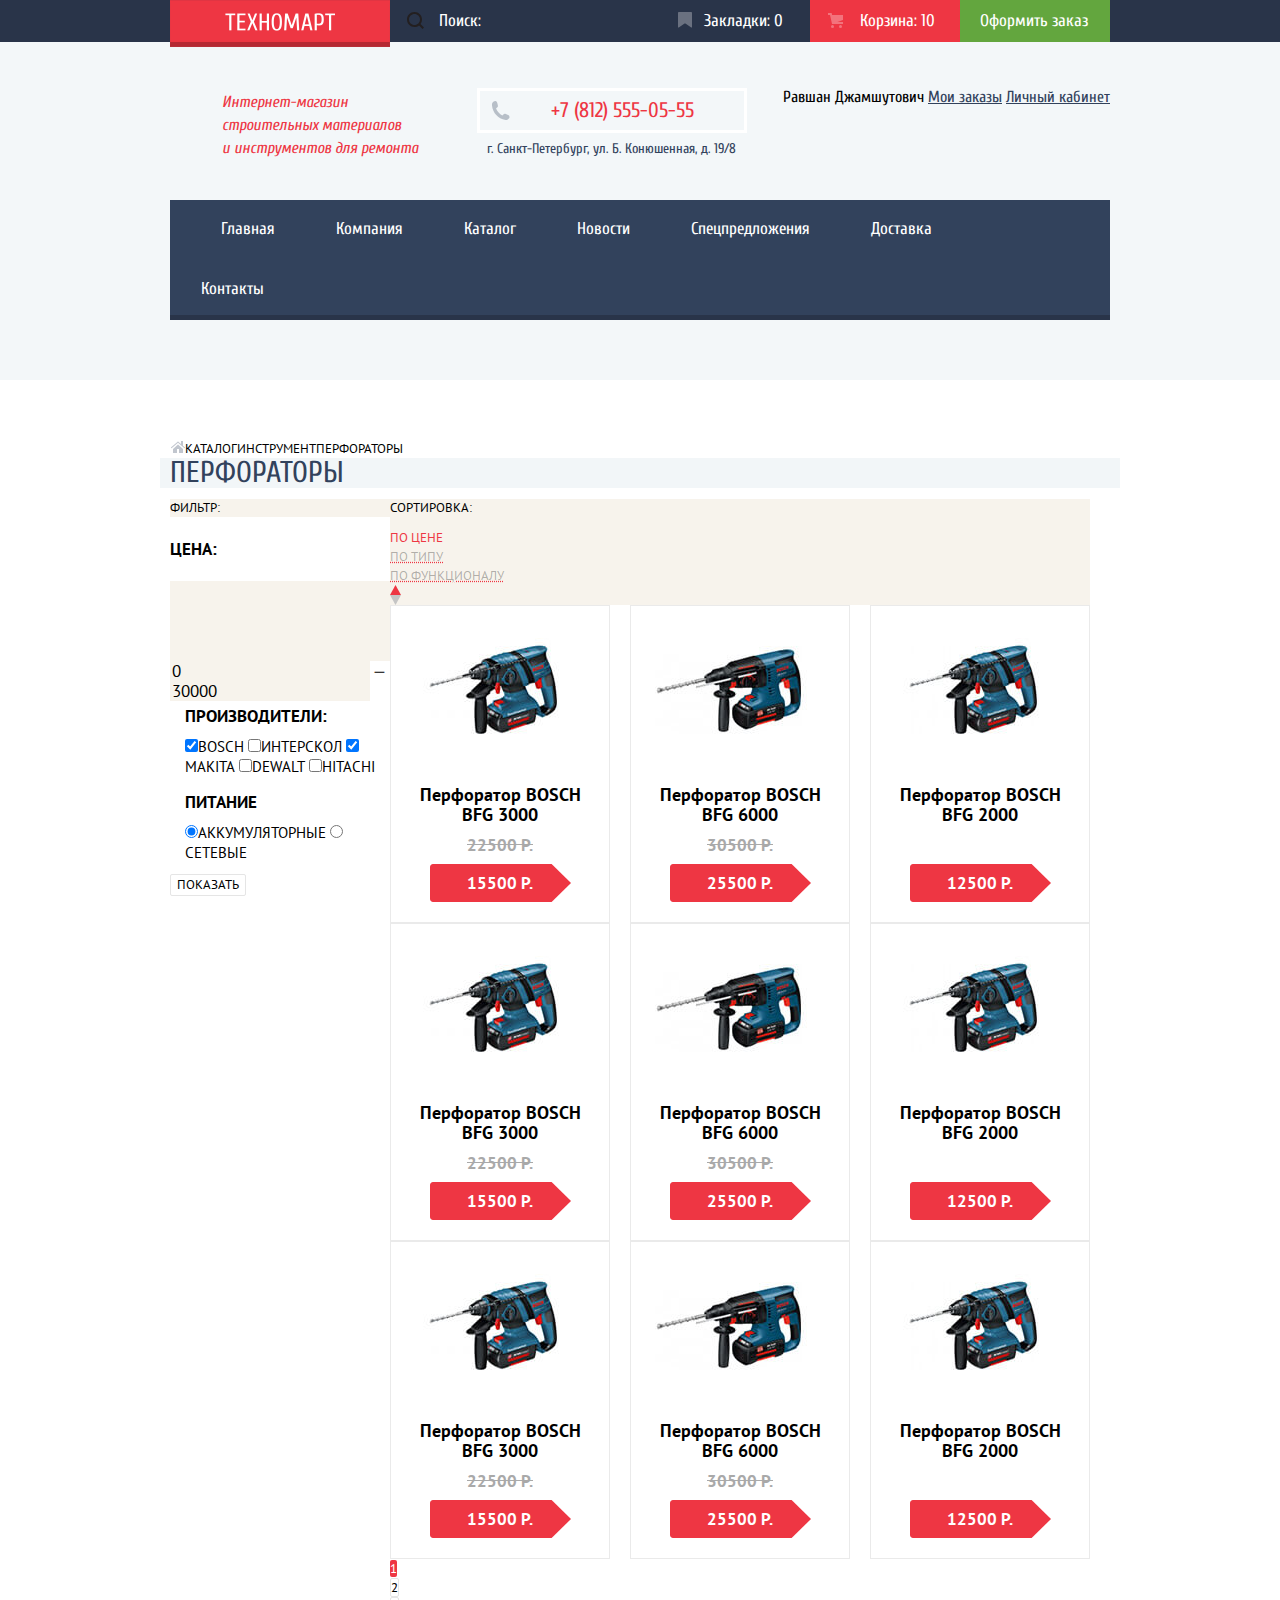
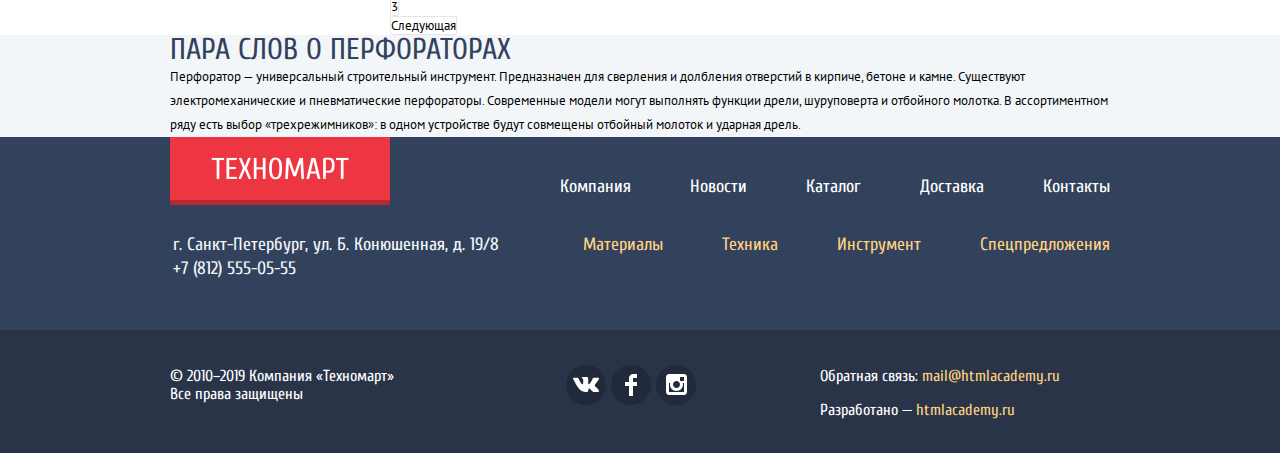
==== catalog.html @ 3f4727f4 "Styling of index.html is 100% complete" ====
<!DOCTYPE html>
<html lang="ru">
  <head>
    <meta charset="utf-8">
    <title>Каталог Техномарта</title>
    <link href="https://fonts.googleapis.com/css?family=Cuprum:400,400i,700%7CPT+Sans:400,700&display=swap&subset=cyrillic" rel="stylesheet">
    <link href="css/normalize.css" rel="stylesheet">
    <link href="css/style.css" rel="stylesheet">
  </head>
  <body>
    <header class="main-header">
      <div class="main-header-top-wrapper">
        <div class="main-header-top container">
          <div class="header-top-left">
            <a href="index.html" class="logo header-logo"><img src="img/logo-top.png" width="220" height="47" alt="Логотип Техномарта"></a>
            <form class="search-form">
              <input type="text" class="search-field" name="search" value="Поиск:">
            </form>
          </div>
          <div class="header-top-right">
            <a href="#" class="bookmarks">Закладки: 0</a>
            <a href="#" class="cart full-cart">Корзина: 10</a>
            <a href="#" class="button order-button">Оформить заказ</a>
          </div>
        </div>
      </div>
      <div class="main-header-middle container">
        <h1>Интернет-магазин<br> строительных материалов<br> и инструментов для ремонта</h1>
        <p class="main-header-contacts">
          <span class="phone-number">+7 (812) 555-05-55</span>
          <span>г. Санкт-Петербург, ул. Б. Конюшенная, д. 19/8</span>
        </p>
        <div class="user-account">
          <a href="#" class="icon user-account-icon"><span class="visually-hidden">Перейти в личный кабинет</span></a>
          <a href="#" class="username">Равшан Джамшутович</a>
          <a href="#" class="icon account-exit-icon"><span class="visually-hidden">Выйти из аккаунта</span></a>
          <a href="#">Мои заказы</a>
          <a href="#">Личный кабинет</a>
        </div>
        </div>
      <nav class="main-navigation container">
        <ul class="site-navigation list-marker-switch">
          <li class="site-navigation-item"><a href="index.html">Главная</a></li>
          <li class="site-navigation-item"><a href="#">Компания</a></li>
          <li class="site-navigation-item"><a href="catalog.html">Каталог</a></li>
          <li class="site-navigation-item"><a href="#">Новости</a></li>
          <li class="site-navigation-item"><a href="#">Спецпредложения</a></li>
          <li class="site-navigation-item"><a href="#">Доставка</a></li>
          <li class="site-navigation-item"><a href="#">Контакты</a></li>
        </ul>
      </nav>
    </header>    
    <main>
      <div class="container">
        <ul class="breadcrumbs list-marker-switch">
          <li><a href="index.html" aria-label="Главная"><img src="img/icon-home.svg" width="15" height="12" alt="Главная"></a></li>
          <li><a href="catalog.html">Каталог</a></li>
          <li><a href="#">Инструмент</a></li>
          <li><a href="#">Перфораторы</a></li>
        </ul>
      </div>
      <h1 class="catalog-main-title basic-title container">Перфораторы</h1>
      <div class="catalog-content-container container">
        <section class="filters">
          <h2 class="main-filter-title">Фильтр:</h2>
          <form class="filter-form" action="https://echo.htmlacademy.ru" method="get">
            <h3 class="filter-title">Цена:</h3>
            <div class="price-range-filter">
              <span class="price-toggle price-toggle-left" aria-label="Установить нижнюю границу цены" tabindex="0"></span>
              <div class="price-range-line"></div>
              <span class="price-toggle price-toggle-right" aria-label="Установить верхнюю границу цены" tabindex="0"></span>
            </div>
            <label class="visually-hidden" for="min-price">Нижняя граница цены</label><input class="price-field price-field-min" type="number" name="min-price" id="min-price" value="0"> —
            <label class="visually-hidden" for="max-price">Верхняя граница цены</label><input class="price-field price-field-max" type="number" name="max-price" id="max-price" value="30000">
            <fieldset class="brands-filter">
              <legend class="filter-title">Производители:</legend>
              <input type="checkbox" name="brand" value="Bosch" id="Bosch" checked><label for="Bosch">Bosch</label>
              <input type="checkbox" name="brand" value="Interscol" id="Interscol"><label for="Interscol">Интерскол</label>
              <input type="checkbox" name="brand" value="Makita" id="Makita" checked><label for="Makita">Makita</label>
              <input type="checkbox" name="brand" value="Dewalt" id="Dewalt"><label for="Dewalt">Dewalt</label>
              <input type="checkbox" name="brand" value="Hitachi" id="Hitachi"><label for="Hitachi">Hitachi</label>
            </fieldset>
            <fieldset class="power-supply-filter">
              <legend class="filter-title">Питание</legend>
              <input type="radio" name="power-supply" value="accumulator" id="accumulator" checked><label for="accumulator">Аккумуляторные</label>
              <input type="radio" name="power-supply" value="cable" id="cable"><label for="cable">Сетевые</label>
            </fieldset>
            <button class="submit-button" type="submit">Показать</button> 
          </form>
        </section>
        <section class="catalog">
          <div class="sorting">
            <h2 class="sorting-title">Сортировка:</h2>
            <ul class="sorting-list list-marker-switch">
              <li class="sorting-item"><a href="#" class="sorting-link sorting-link-price sorting-link-active">По цене</a></li>
              <li class="sorting-item"><a href="#" class="sorting-link sorting-link-type">По типу</a></li>
              <li class="sorting-item"><a href="#" class="sorting-link sorting-link-functions">По функционалу</a></li>
            </ul>
            <a href="#" class="sorting-toggle sorting-min-toggle active-toggle" aria-label="Сначала дешевые"></a>
            <a href="#" class="sorting-toggle sorting-max-toggle" aria-label="Сначала дорогие"></a>
          </div>
          <ul class="catalog-list list-marker-switch">
            <li class="catalog-list-item">
              <img src="img/bfg-3000.jpg" width="218" height="170" alt="Перфоратор BOSCH BFG 3000">
              <h3>Перфоратор BOSCH BFG 3000</h3>
              <span class="last-price">22500 Р.</span>
              <span class="current-price">15500 Р.</span>
              <div class="catalog-item-buttons">
                <button class="button buy-item-button" type="button">Купить</button>
                <button class="button bookmark-item-button" type="button">В закладки</button>
              </div>
            </li>
            <li class="catalog-list-item">
              <img src="img/bfg-6000.jpg" width="218" height="170" alt="Перфоратор BOSCH BFG 6000">
              <h3>Перфоратор BOSCH BFG 6000</h3>
              <span class="last-price">30500 Р.</span>
              <span class="current-price">25500 Р.</span>
              <div class="catalog-item-buttons">
                <button class="button buy-item-button" type="button">Купить</button>
                <button class="button bookmark-item-button" type="button">В закладки</button>
              </div>
            </li>
            <li class="catalog-list-item no-sale">
              <img src="img/bfg-2000.jpg" width="218" height="170" alt="Перфоратор BOSCH BFG 2000">
              <h3>Перфоратор BOSCH BFG 2000</h3>
              <span class="current-price">12500 Р.</span>
              <div class="catalog-item-buttons">
                <button class="button buy-item-button" type="button">Купить</button>
                <button class="button bookmark-item-button" type="button">В закладки</button>
              </div>
            </li>
            <li class="catalog-list-item">
              <img src="img/bfg-3000.jpg" width="218" height="170" alt="Перфоратор BOSCH BFG 3000">
              <h3>Перфоратор BOSCH BFG 3000</h3>
              <span class="last-price">22500 Р.</span>
              <span class="current-price">15500 Р.</span>
              <div class="catalog-item-buttons">
                <button class="button buy-item-button" type="button">Купить</button>
                <button class="button bookmark-item-button" type="button">В закладки</button>
              </div>
            </li>
            <li class="catalog-list-item">
              <img src="img/bfg-6000.jpg" width="218" height="170" alt="Перфоратор BOSCH BFG 6000">
              <h3>Перфоратор BOSCH BFG 6000</h3>
              <span class="last-price">30500 Р.</span>
              <span class="current-price">25500 Р.</span>
              <div class="catalog-item-buttons">
                <button class="button buy-item-button" type="button">Купить</button>
                <button class="button bookmark-item-button" type="button">В закладки</button>
              </div>
            </li>
            <li class="catalog-list-item no-sale">
              <img src="img/bfg-2000.jpg" width="218" height="170" alt="Перфоратор BOSCH BFG 2000">
              <h3>Перфоратор BOSCH BFG 2000</h3>
              <span class="current-price">12500 Р.</span>
              <div class="catalog-item-buttons">
                <button class="button buy-item-button" type="button">Купить</button>
                <button class="button bookmark-item-button" type="button">В закладки</button>
              </div>
            </li>
            <li class="catalog-list-item">
              <img src="img/bfg-3000.jpg" width="218" height="170" alt="Перфоратор BOSCH BFG 3000">
              <h3>Перфоратор BOSCH BFG 3000</h3>
              <span class="last-price">22500 Р.</span>
              <span class="current-price">15500 Р.</span>
              <div class="catalog-item-buttons">
                <button class="button buy-item-button" type="button">Купить</button>
                <button class="button bookmark-item-button" type="button">В закладки</button>
              </div>
            </li>
            <li class="catalog-list-item">
              <img src="img/bfg-6000.jpg" width="218" height="170" alt="Перфоратор BOSCH BFG 6000">
              <h3>Перфоратор BOSCH BFG 6000</h3>
              <span class="last-price">30500 Р.</span>
              <span class="current-price">25500 Р.</span>
              <div class="catalog-item-buttons">
                <button class="button buy-item-button" type="button">Купить</button>
                <button class="button bookmark-item-button" type="button">В закладки</button>
              </div>
            </li>
            <li class="catalog-list-item no-sale">
              <img src="img/bfg-2000.jpg" width="218" height="170" alt="Перфоратор BOSCH BFG 2000">
              <h3>Перфоратор BOSCH BFG 2000</h3>
              <span class="current-price">12500 Р.</span>
              <div class="catalog-item-buttons">
                <button class="button buy-item-button" type="button">Купить</button>
                <button class="button bookmark-item-button" type="button">В закладки</button>
              </div>
            </li>
          </ul>
          <ul class="pagination-list list-marker-switch">
            <li class="pagination-item pagination-item-current"><a>1</a></li>
            <li class="pagination-item"><a href="#">2</a></li>
            <li class="pagination-item"><a href="#">3</a></li>
            <li class="pagination-item"><a href="#">Следующая</a></li>
          </ul>
        </section>
      </div>
      <div class="puncher-info-wrapper">
        <section class="puncher-info container">
          <h2 class="puncher-info-title basic-title">Пара слов о перфораторах</h2>
          <p class="basic-text">
            Перфоратор — универсальный строительный инструмент. Предназначен для сверления и долбления отверстий в кирпиче, бетоне и камне.
            Существуют электромеханические и пневматические перфораторы. Современные модели могут выполнять функции дрели, шуруповерта и отбойного молотка. В
            ассортиментном ряду есть выбор «трехрежимников»: в одном устройстве будут совмещены отбойный молоток и ударная дрель.
          </p>
        </section> 
      </div>
    </main>
    <footer class="main-footer">
      <div class="main-footer-top-wrapper">
        <div class="main-footer-top container">
          <div>
            <img src="img/logo-bottom.png" width="220" height="68" alt="Логотип Техномарта">
            <p class="main-footer-address">г. Санкт-Петербург, ул. Б. Конюшенная, д. 19/8<br>
                +7 (812) 555-05-55</p>
          </div>
          <nav class="main-footer-navigation">
            <ul class="footer-navigation-top list-marker-switch">
              <li><a href="#">Компания</a></li>
              <li><a href="#">Новости</a></li>
              <li><a href="catalog.html">Каталог</a></li>
              <li><a href="#">Доставка</a></li>
              <li><a href="#">Контакты</a></li>
            </ul>
            <ul class="footer-navigation-bottom list-marker-switch">
              <li><a href="#">Материалы</a></li>
              <li><a href="#">Техника</a></li>
              <li><a href="#">Инструмент</a></li>
              <li><a href="#">Спецпредложения</a></li>
            </ul>
          </nav>
        </div>      
      </div>
      <div class="main-footer-bottom-wrapper">
        <div class="main-footer-bottom container">
          <p class="main-footer-copyright">© 2010–2019 Компания «Техномарт»
            Все права защищены</p>
          <ul class="social-link-list list-marker-switch">
            <li class="social-link-item social-link-vk"><a href="vk.com/technomart"></a></li>
            <li class="social-link-item social-link-facebook"><a href="fb.com/technomart"></a></li>
            <li class="social-link-item social-link-instagram"><a href="instagram.com/technomart"></a></li>
          </ul>
          <div>
            <p class="main-footer-email">Обратная связь:
              <a href="mailto:mail@htmlacademy.ru">mail@htmlacademy.ru</a>
            </p>
            <p class="main-footer-developer">Разработано —
              <a href="https://htmlacademy.ru/intensive/htmlcss">htmlacademy.ru</a>
            </p>
          </div>
        </div>
      </div>
    </footer>
    <section class="modal modal-confirm">
      <h2 class="visually-hidden">Информация об успешном добавлении товара в корзину</h2>
      <button class="close-button modal-close-button" type="button" aria-label="Закрыть окно-подтверждение о добавленном в корзину товаре" tabindex="0"></button>
      <span>Товар добавлен в корзину!</span>
      <div class="modal-buttons-block">
        <a class="button modal-order-button" href="#">Оформить заказ</a>
        <button class="button continue-shopping-button" type="button">Продолжить покупки</button>
      </div>
    </section>
  </body>
</html>
---- css/style.css ----
html {
  box-sizing: border-box;
}

body {
  margin: 0;
  padding: 0;

  font-family: "Cuprum", Arial, sans-serif;
  font-size: 17px;
  line-height: 17px;
  font-weight: normal;
  color: #000000;

  background-color: #ffffff;
}

*,
*::before,
*::after {
  box-sizing: inherit;
}

a {
  color: #ffffff;
  text-decoration: none;
  outline: none;
}

img {
  max-width: 100%;
  height: auto;
}

.container {
  width: 960px;
  margin: 0 auto;
  padding: 0 10px;
}

.visually-hidden {
  position: absolute;
  width: 1px;
  height: 1px;
  margin: -1px;
  border: 0;
  padding: 0;
  clip: rect(0 0 0 0);
  overflow: hidden;
}

.basic-title {
  margin: 0;
  font-size: 30px;
  line-height: 30px;
  font-weight: normal;
  text-transform: uppercase;
}

.basic-text {
  margin: 0;

  font-family: "PT Sans", Arial, sans-serif;
  font-size: 13px;
  line-height: 24px;
}

.list-marker-switch {
  margin: 0;
  padding: 0;

  list-style: none;
}

.main-header-top a:hover,
.main-header-top a:focus {
  background-color: #212a3a;
}

.main-header-top a:active {
  color: rgba(255, 255, 255, 0.6);

  background-color: #161d29;
}

.main-header {
  margin-bottom: 59px;
  padding-bottom: 60px;
  background-color: #f3f7f9;
}

.main-header-top-wrapper {
  background-color: #293449;
}

.main-header-top {
  display: flex;
  justify-content: space-between;

  color: #ffffff;
  line-height: 18px;
}

.header-top-left {
  display: flex;
}

.header-top-right {
  display: flex;
}

.header-logo img {
  position: absolute;
}

.header-top-right a {
  display: inline-flex;
  min-width: 150px;
  padding-top: 12px;
  padding-bottom: 12px;
  padding-left: 20px;
  padding-right: 20px;
}

a.bookmarks {
  position: relative;
  padding-left: 44px;
}

a.cart {
  position: relative;
  padding-left: 50px;
}

.header-top-right a:not(:last-child)::before {
  content: "";

  position: absolute;
  top: 10px;
  left: 15px;

  width: 20px;
  height: 20px;

  opacity: 0.3;
  background-repeat: no-repeat;
  background-position: center;
}

a.bookmarks::before {
  background-image: url("../img/icon-bookmark.svg");
}

a.cart::before {
  background-image: url("../img/icon-cart.svg");
}

.header-top-right a:not(:last-child):hover::before,
.header-top-right a:not(:last-child):focus::before {
  opacity: 1;
}

.header-top-right a:not(:last-child):active::before {
  opacity: 0.5;
}

a.bookmarks:active::before {
  background-image: url("../img/icon-bookmark.svg");
  background-position: 48% 50%;
}

/* a.bookmarks::before {
  background-image: url("../img/icon-bookmark.svg");
}

a.cart::before {
  background-image: url("../img/icon-cart.svg");
} */

/* .header-logo {
  background-image: url("../img/logo-top.png");
  background-position: center;
}

.header-logo:hover {
  background-image: url("../img/logo-top-hover.png");
  background-position: center;
}

.header-logo:active {
  background-image: url("../img/logo-top-active.png");
  background-position: center;
} */

.main-header-middle {
  display: flex;
  justify-content: space-between;
  padding-top: 46px;
  padding-bottom: 39px;
}

.main-header-middle h1,
.main-header-middle h2 {
  width: 300px;
  margin: 0;
  padding-top: 3px;
  padding-left: 52px;
  padding-right: 20px;

  font-size: 16px;
  line-height: 23px;
  font-style: italic;
  font-weight: normal;
  color: #ee3643;
}

.user-account a {
  font-size: 16px;
  line-height: 18px;
  color: #32425c;
  text-decoration: underline;
}

.user-account a:hover,
.user-account a:focus {
  color: #ee3643;
}

.user-account a:active {
  color: rgba(50, 66, 92, 0.3);
}

a.username {
  color: #000000;
  text-decoration: none;
}

a.username:hover,
a.username:focus {
  color: #000000;
}

a.username:active {
  color: rgba(0, 0, 0, 0.3);
}

.main-header-contacts {
  width: 300px;
  margin: 0;

  font-size: 14px;
  line-height: 24px;
  color: #32425c;
}

.main-header-contacts span {
  display: inline-block;
}

.main-header-contacts .phone-number {
  position: relative;

  min-width: 270px;
  border: 3px solid #ffffff;
  margin-bottom: 4px;
  padding-top: 9px;
  padding-bottom: 9px;
  padding-left: 71px;
  padding-right: 20px;

  font-size: 21px;
  line-height: 21px;
  color: #ee3643;
}

.main-header-contacts .phone-number::before {
  content: "";

  position: absolute;
  top: 9px;
  left: 11px;

  width: 20px;
  height: 20px;

  background-image: url("../img/icon-phone.svg");
  background-repeat: no-repeat;
  background-position: center;
}

.main-header-contacts span:last-child {
  padding-left: 10px;
  padding-right: 10px;
}

.button {
  display: inline-block;
  border-radius: 2px;

  font-size: 14px;
  line-height: 18px;
  color: #ffffff;
  text-transform: uppercase;

  background-color: #ee3643;
}

.button:hover,
.button:focus {
  background-color: #ca2c37;
}

.button:active {
  background-color: #ba2732;
}

a.order-button {
  border-radius: 0;

  font-size: 17px;
  text-transform: none;

  background-color: #63a63e;
}

a.order-button:hover,
a.order-button:focus {
  background-color: #5fbb2d;
}

a.order-button:active {
  color: rgba(255, 255, 255, 0.5);

  background-color: #518534;
}

.user-authorization {
  display: flex;
  justify-content: flex-end;
  align-items: flex-start;
  width: 300px;
}

.authorization-button {
  display: inline-flex;
  padding-top: 12px;
  padding-bottom: 12px;
  padding-right: 10px;
  border-radius: 0;

  font-size: 21px;
  line-height: 21px;
  color: #000000;
  text-transform: none;

  background-color: #ffffff;
}

.authorization-button:hover,
.authorization-button:focus {
  color: #ee3643;

  background-color: #ffffff;
}

.authorization-button:active {
  color: rgba(0, 0, 0, 0.3);

  background-color: #ffffff;
}

.sign-in-button {
  position: relative;

  min-width: 121px;
  padding-left: 47px;
}

.sign-in-button::before {
  content: "";

  position: absolute;
  top: 12px;
  left: 14px;

  width: 20px;
  height: 20px;

  background-image: url("../img/icon-login.svg");
  background-repeat: no-repeat;
  background-position: center;
}

.sign-in-button:hover::before,
.sign-in-button:focus::before {
  background-image: url("../img/icon-login-hover.svg");
}

.sign-up-button {
  min-width: 150px;
  margin-left: 10px;
  padding-left: 24px;
}

.site-navigation {
  display: flex;
  flex-wrap: wrap;

  background-color: #32425c;

  box-shadow: inset 0px -5px 0 0 #293449;
}

.site-navigation-item a {
  display: inline-block;
  padding: 20px 30px;
  padding-bottom: 23px;
  padding-left: 31px;

  vertical-align: middle;
}

.site-navigation-item:first-child a {
  padding-left: 51px;
}

.site-navigation-item:last-child a {
  padding-right: 55px;
}

.site-navigation a:hover,
.site-navigation a:focus {
  background-color: #293449;
}

.site-navigation a:active {
  color: rgba(255, 255, 255, 0.5);

  background-color: #1d2739;
}

.search-form {
  min-width: 270px;
  margin-left: 220px;
}

.search-field {
  width: 100%;
  padding-top: 12px;
  padding-left: 49px;
  padding-bottom: 12px;
  border: 0;

  line-height: 18px;
  color: #ffffff;

  background-color: #293449;
  background-image: url("../img/icon-search.svg");
  background-repeat: no-repeat;
  background-position: 17px 12px;
}

.search-field:hover {
  background-color: #212a3a;
  background-image: url("../img/icon-search-hover.svg");
}

.search-field:focus {
  color: #000000;

  background-color: #ffffff;
  background-image: url("../img/icon-search-focus.svg");
  outline: none;
}

/* .search-field::before {
  content: "";

  position: absolute;
  top: 10px;
  left: 15px;

  display: block;
  width: 20px;
  height: 20px;

  opacity: 0.3;
  background-image: url("../img/icon-search.svg");
  background-repeat: no-repeat;
  background-position: center;
}

.search-field:hover::before {
  opacity: 1;
}

.search-field:focus::before {
  background-image: url("../img/icon-search-focus.svg");
} */

.main-header-top .full-cart {
  background-color: #ee3643;
}

.main-header-top .full-cart:hover,
.main-header-top .full-cart:focus {
  background-color: #ca2c37;
}

.main-header-top .full-cart:active {
  background-color: #ba2732;
}

.offers {
  display: flex;
  justify-content: space-between;
  flex-wrap: wrap;
  margin-bottom: 33px;
}

.offers-item {
  position: relative;
  width: 300px;
  min-height: 123px;
  margin-bottom: 20px;
  padding-top: 21px;
  padding-left: 22px;
}

.offers-item.new-tag:after {
  content: "";

  position: absolute;
  top: 0;
  right: 0;

  width: 60px;
  height: 59px;

  background-image: url("../img/new-flag.png");
  background-repeat: no-repeat;
  background-position: center;
}

.offers-item h3 {
  margin: 0;
  margin-bottom: 12px;

  font-size: 24px;
  line-height: 30px;
  font-weight: bold;
  color: #ffffff;
}

.offers-item-button {
  display: inline-block;
  min-width: 135px;
  margin-left: 3px;
  padding-top: 10px;
  padding-bottom: 10px;

  text-align: center;
  vertical-align: middle;

  background-color: rgba(0, 0, 0, 0.1);
}

.offers-item-button:hover,
.offers-item-button:focus {
  background-color: rgba(0, 0, 0, 0.2);
}

.offers-item-button:active {
  background-color: rgba(0, 0, 0, 0.3);
}

.materials-item {
  background-color: #ffbf47;
  background-image: url("../img/offers-materials.svg");
  background-repeat: no-repeat;
  background-position: 83.3% 54%;
}

.instrument-item {
  background-color: #3bbce3;
  background-image: url("../img/offers-instrument.svg");
  background-repeat: no-repeat;
  background-position: 87.7% 54%;
}

.technique-item {
  background-color: #dc91d8;
  background-image: url("../img/offers-technique.svg");
  background-repeat: no-repeat;
  background-position: 86% 51%;
}

.sales-item {
  background-color: #8ed78f;
  background-image: url("../img/offers-sales.svg");
  background-repeat: no-repeat;
  background-position: 81.5% 51%;
}

.delivery-item {
  background-color: #ffc047;
  background-image: url("../img/offers-delivery.svg");
  background-repeat: no-repeat;
  background-position: 86% 53%;
}

.offers-item-slider {
  position: relative;

  width: 620px;
  height: 266px;
  padding: 0;
}

.offers-item-slider-toggles label {
  position: absolute;
  top: 220px;

  display: block;
  width: 10px;
  height: 10px;
  border: none;
  border-radius: 50%;

  background-color: #ffffff;
}

.offers-item-slider-toggles label:first-child {
  left: 295px;
}

.offers-item-slider-toggles label:last-child {
  right: 295px;
}

#puncher-slide:checked ~ .slider-item-puncher,
#drill-slide:checked ~ .slider-item-drill {
  display: block;
}

#puncher-slide:checked ~ .offers-item-slider-toggles label[for="puncher-slide"],
#drill-slide:checked ~ .offers-item-slider-toggles label[for="drill-slide"] {
  border: 2px solid #ffffff;

  background-color: #ee3643;
}

.slider-arrow {
  position: absolute;
  top: 114px;

  width: 22px;
  height: 40px;

  background-repeat: no-repeat;
  background-position: center;

  opacity: 0.5;
  outline: none;
}

.slider-arrow.slider-arrow-left {
  left: 25px;

  background-image: url("../img/slider-arrow-icon.svg");
}

.slider-arrow.slider-arrow-right {
  right: 20px;

  background-image: url("../img/slider-arrow-icon.svg");

  transform: rotate(180deg);
}

.slider-arrow:hover,
.slider-arrow:focus {
  opacity: 1;
}

.slider-item {
  display: none;

  width: 620px;
  height: 266px;
  padding-top: 23px;
  padding-left: 24px;

  background-repeat: no-repeat;
  background-position: center;
  background-size: 100%;
}

.slider-item h3 {
  margin-bottom: 2px;

  font-size: 36px;
  line-height: 36px;
  font-weight: bold;
  text-transform: uppercase;
}

.slider-item span {
  display: block;
  margin-bottom: 121px;

  font-family: "Cuprum", Arial, sans-serif;
  font-size: 18px;
  line-height: 24px;
  color: #ffffff;
}

.slider-item-button {
  min-width: 195px;
  margin-left: 1px;
  padding: 10px;

  text-align: center;
  vertical-align: middle;

  background-color: #ee3643;
}

.slider-item-drill {
  background-color: #5d5355;
  background-image: url("../img/slider-drill.jpg");
}

.slider-item-puncher {
  background-color: #ccbca5;
  background-image: url("../img/slider-puncher.jpg");
}

.popular-products {
  margin-bottom: 21px;
}

.popular-products-header,
.popular-brands-header {
  display: flex;
  justify-content: space-between;
  align-items: center;
  padding: 0 24px;
  margin-bottom: 20px;

  background-color: #f9f5f0;
}

.popular-products-header .basic-title,
.popular-brands-header .basic-title {
  padding: 30px 4px;
  padding-bottom: 29px;
  color: #32425c;
}

.popular-products-button,
.popular-brands-button {
  min-width: 253px;
  margin-top: -2px;
  padding-left: 10px;
  padding-right: 10px;
  padding-top: 11px;
  padding-bottom: 9px;

  text-align: center;
}

.catalog {
  width: 700px;
}

.catalog-list {
  display: flex;
  justify-content: space-between;
  align-items: flex-start;
  flex-wrap: wrap;
}

.catalog-list-item {
  position: relative;

  display: block;
  width: 220px;
  padding-bottom: 10px;
  border: solid 1px rgb(234, 234, 234);

  text-align: center;
}

.catalog-list-item:hover,
.catalog-list-item:focus {
  box-shadow: 0px 5px 12.5px 0 rgba(41, 52, 73, 0.5);
  outline: none;
}

.catalog-list-item.new-tag:after {
  content: "";

  position: absolute;
  top: -1px;
  right: -1px;

  width: 60px;
  height: 59px;

  background-image: url("../img/new-flag.png");
  background-repeat: no-repeat;
  background-position: center;
}

.catalog-list-item h3 {
  margin: 0;
  margin-bottom: 5px;
  padding: 6px 19px;

  font-family: "PT Sans", Arial, sans-serif;
  font-size: 18px;
  line-height: 20px;
  font-weight: bold;
}

.catalog-list-item span {
  display: block;
  margin-bottom: 10px;

  font-family: "PT Sans", Arial, sans-serif;
  font-size: 17px;
  line-height: 18px;
  font-weight: bold;
}

.catalog-list-item .last-price {
  color: #a9a9a9;
  text-decoration: line-through;
}

.catalog-list-item .current-price {
  min-width: 141px;
  min-height: 38px;
  padding: 10px 0;

  text-align: center;
  color: #ffffff;

  background-image: url("../img/price-tag.svg");
  background-repeat: no-repeat;
  background-position: center;
}

.catalog-list-item.no-sale .current-price {
  margin-top: 33px;
}

.catalog-item-buttons {
  position: absolute;
  top: 0;
  left: 0;

  display: none;
  flex-direction: column;
  width: 218px;
  height: 158px;
  padding-top: 45px;
  padding-right: 42px;
  padding-bottom: 0;
  padding-left: 41px;

  background-color: #ffffff;
}

.catalog-item-buttons .button {
  display: block;
  min-width: 135px;
  min-height: 38px;
  margin-bottom: 7px;
}

.catalog-list-item:hover .catalog-item-buttons,
.catalog-list-item:focus .catalog-item-buttons,
.catalog-list-item:focus-within .catalog-item-buttons {
  display: flex;
}

.catalog-list-item .buy-item-button {
  border: none;
  background-color: #63a63e;
}

.catalog-list-item .buy-item-button:hover,
.catalog-list-item .buy-item-button:focus {
  background-color: #5fbb2d;
  outline: none;
}

.catalog-list-item .buy-item-button:active {
  background-color: #518534;
  outline: none;
}

.catalog-list-item .bookmark-item-button {
  color: #32425c;

  border: 3px solid #63a63e;
  border-radius: 3px;
  background-color: #ffffff;
  outline: none;
}

.catalog-list-item .bookmark-item-button:hover,
.catalog-list-item .bookmark-item-button:focus {
  border-color: #32425c;
  outline: none;
}

.catalog-list-item .bookmark-item-button:active {
  color: rgba(50, 66, 92, 0.3);

  border-color: rgba(50, 66, 92, 0.3);
  outline: none;
}

.popular-brands {
  margin-bottom: 65px;
}

.popular-brands-header {
  margin-bottom: 20px;
}

.popular-brands-list {
  display: flex;
  justify-content: space-between;
  flex-wrap: wrap;
}

.popular-brands-item {
  width: 220px;
  margin-bottom: 20px;
}

.popular-brands-item a {
  display: flex;
  width: 219px;
  height: 145px;
  border: 1px solid #eaeaea;

  text-align: center;
}

.popular-brands-item img {
  margin: auto;
}

.popular-brands-item a:hover,
.popular-brands-item a:focus {
  box-shadow: 0px 5px 12.5px 0 rgba(41, 52, 73, 0.5);
}

.popular-brands-item a:active {
  opacity: 0.3;
}

.service-wrapper {
  background-color: #f4f8f9;
}

.service {
  padding: 65px 10px;
  padding-bottom: 22px;
}

.service h2 {
  margin-bottom: 26px;
}

.service > p {
  width: 400px;
  margin-bottom: 67px;
}

.service-content-wrapper {
  display: flex;
  justify-content: space-between;
  margin-bottom: 0;
}

.service-slider {
  position: relative;
  display: flex;
  flex-direction: column;
  width: 240px;
  margin-top: 3px;
}

.service-slider::after {
  content: "";

  position: absolute;
  top: -42px;
  right: 0;

  width: 10px;
  height: 272px;

  background-image: url("../img/slider-shadow.png");
  background-repeat: no-repeat;
  background-position: center;
}

.service-slider label {
  padding: 13px 22px;
  padding-bottom: 18px;
  margin-bottom: 1px;

  font-size: 21px;
  line-height: 30px;
  font-weight: bold;
  color: #ffffff;

  background-color: #32425c;
  box-shadow: 0px 1px 0 0 rgb(41, 52, 73), inset 0px 1px 0 0 rgb(64, 80, 105);

  cursor: pointer;
}

.service-slider label:first-child {
  box-shadow: 0px 1px 0 0 rgb(41, 52, 73);
}

.service-slider label:last-child {
  box-shadow: inset 0px 1px 0 0 rgb(64, 80, 105);
}

.service-slider label:hover,
.service-slider label:focus {
  background-color: #293449;
  box-shadow: 0px 1px 0 0 rgb(41, 52, 73), inset 0px 1px 0 0 rgb(64, 80, 105);
  outline: none;
}

.service-slider label:first-child:hover {
  box-shadow: 0px 1px 0 0 rgb(41, 52, 73);
}

.service-slider label:last-child:hover {
  box-shadow: inset 0px 1px 0 0 rgb(64, 80, 105);
}

.service-slider label:active {
  color: #32425c;

  background-color: #ffffff;
  box-shadow: 0px 1px 0 0 rgb(255, 255, 255), inset 0px 1px 0 0 rgb(255, 255, 255);
  outline: none;
}

.service-slider label:first-child:active {
  box-shadow: 0px 1px 0 0 rgb(255, 255, 255);
}

.service-slider label:last-child:active {
  box-shadow: inset 0px 1px 0 0 rgb(255, 255, 255);
}

.service-list {
  width: 620px;
}

.service-item {
  display: none;
}

.service-item h3 {
  margin: 0;
  margin-bottom: 25px;

  font-size: 36px;
  line-height: 36px;
  font-weight: normal;
  color: #32425c;
  text-transform: uppercase;
}

.service-item span {
  display: block;
}

.service-item-delivery {
  padding-bottom: 107px;

  background-image: url("../img/service.png");
  background-repeat: no-repeat;
  background-position: 151px 25px;
}

.service-item-delivery span:first-of-type {
  width: 280px;
}

.service-item-delivery span:last-of-type {
  width: 220px;
}

.service-item-guarantee {
  padding-bottom: 83px;

  background-image: url("../img/guarantee.png");
  background-repeat: no-repeat;
  background-position: 232px 0;
}

.service-item-guarantee p {
  width: 375px;
}

.service-item-credit {
  padding-bottom: 92px;

  background-image: url("../img/credit.png");
  background-repeat: no-repeat;
  background-position: 155px 0;
}

.service-item-credit p {
  width: 280px;
  padding-bottom: 25px;
}

.credit-request-button {
  min-width: 195px;
  padding-top: 11px;
  padding-bottom: 9px; 

  background-color: #ff5357;

  text-align: center;
}

#delivery:checked ~ .service-list .service-item-delivery,
#guarantee:checked ~ .service-list .service-item-guarantee,
#credit:checked ~ .service-list .service-item-credit {
  display: block;
}

#delivery:checked ~ .service-slider label[for="delivery"],
#guarantee:checked ~ .service-slider label[for="guarantee"],
#credit:checked ~ .service-slider label[for="credit"] {
  color: #32425c;

  background-color: #ffffff;
}

.company-information {
  display: flex;
  justify-content: space-between;
  padding-top: 79px;
  padding-bottom: 86px;
}

.company-information h2 {
  margin-bottom: 26px;
}

.company-ability {
  width: 540px;
  padding-right: 20px;
}

.company-ability p {
  padding-bottom: 22px;
}

.company-ability p:last-of-type {
  padding-right: 90px;
}

.company-ability .button {
  min-width: 220px;
  padding-top: 11px;
  padding-bottom: 9px; 

  text-align: center;
}

.transport-company-list {
  margin-bottom: 17px;
}

.transport-company-list li {
  position: relative;
  padding-left: 36px;
  padding-bottom: 20px;

  font-size: 18px;
  line-height: 20px;  
}

.transport-company-list li::before {
  content: "";

  position: absolute;
  top: 9px;
  left: 0;

  width: 25px;
  height: 2px;

  background-color: #ee3643;
}

.company-contacts {
  width: 300px;
}

.company-contacts p {
  margin-bottom: 31px;
  padding-right: 90px;  
}

.company-contacts a:first-of-type:hover img,
.company-contacts a:first-of-type:focus img {
  transform: scale(1.05);
}

.company-contacts img {
  padding-bottom: 37px;
}

.company-contacts .button {
  min-width: 300px;
  padding-top: 11px;
  padding-bottom: 9px; 

  text-align: center;
}

.main-footer-address {
  padding: 3px;
}

.main-footer-top-wrapper {
  background-color: #32425c;
}

.main-footer-top {
  display: flex;
  justify-content: space-between;
  padding-bottom: 28px;

  font-size: 18px;
  line-height: 24px;
  color: #f3f7f9;
}

.footer-navigation-bottom a {
  color: #ffd180;
}

.main-footer-navigation {
  display: flex;
  flex-direction: column;
  margin: 25px;
  margin-right: 0;
}

.footer-navigation-top {
  display: flex;
  flex-wrap: wrap;
  min-width: 550px;
  padding-top: 13px;
  padding-bottom: 13px;
  padding-left: 2px;
}

.footer-navigation-top li:not(:last-child),
.footer-navigation-bottom li:not(:last-child) {
  margin-right: 59px;
}

.footer-navigation-bottom {
  display: flex;
  flex-wrap: wrap;
  min-width: 525px;
  padding-top: 21px;
  padding-bottom: 13px;
  padding-left: 25px;
}

.main-footer-navigation a:hover,
.main-footer-navigation a:focus {
  text-decoration: underline;
}

.main-footer-navigation a:active {
  text-decoration: none;

  opacity: 0.5;
}

.main-footer-bottom-wrapper {
  background-color: #293449;
}

.main-footer-bottom {
  display: flex;
  justify-content: space-between;
  padding-top: 21px;
  padding-bottom: 18px;

  font-size: 16px;
  line-height: 18px;
  color: #ffffff;
}

.main-footer-copyright {
  width: 300px;
  padding-right: 55px;
}

.main-footer-email a,
.main-footer-developer a {
  color: #ffd180;
}

.main-footer-email a:hover,
.main-footer-developer a:hover,
.main-footer-email a:focus,
.main-footer-developer a:focus {
  text-decoration: underline;
}

.main-footer-email a:active,
.main-footer-developer a:active {
  color: #ee3643;

  text-decoration: none;
}

.social-link-list {
  display: flex;
  flex-wrap: wrap;
  width: 300px;
  padding: 14px 71px;
}

.social-link-item {
  display: inline-block;
  padding-right: 5px;
}

.social-link-item a {
  display: block;
  width: 40px;
  height: 40px;
  border-radius: 50%;

  background-color: #212a3a;
}

.social-link-vk a {
  background-image: url("../img/vk-icon.svg");
  background-size: 26px 15px;
  background-repeat: no-repeat;
  background-position: 50%;
}

.social-link-facebook a {
  background-image: url("../img/fb-icon.svg");
  background-size: 12px 22px;
  background-repeat: no-repeat;
  background-position: 50%;
}

.social-link-instagram a {
  background-image: url("../img/insta-icon.svg");
  background-size: 21px 21px;
  background-repeat: no-repeat;
  background-position: 50%;
}

.social-link-item a:hover,
.social-link-item a:focus,
.social-link-item a:active {
  background-color: #ee3643;
}

.developer-links {
  display: flex;
  width: 300px;
}

.developer-links p {
  display: inline-block;
}

.main-footer-email {
  margin-right: 50px;
}

.modal-map {
  display: none;
}

.modal-write-us {
  display: none;
}

.modal-form label {
  font-size: 18px;
  line-height: 18px;
}

.modal-form input[placeholder],
.modal-form textarea[placeholder] {
  font-size: 13px;
  line-height: 18px;
  color: #a9a9a9;
}

.modal-form-button {
  border: none;
}

.close-button {
  display: block;
  width: 21px;
  height: 21px;
  border: none;
  background-color: transparent;
  background-image: url("../img/close-button.svg");
  background-repeat: no-repeat;
  background-position: 50%;
}

.breadcrumbs {
  display: flex;
}

.breadcrumbs a {
  font-family: "PT Sans", Arial, sans-serif;
  font-size: 13px;
  line-height: 18px;
  color: #000000;
  text-transform: uppercase;
}

.breadcrumbs a:hover,
.breadcrumbs a:focus {
  outline: 1px solid blue;
}

.catalog-main-title {
  margin: 0 auto;

  color: #32425c;

  background-color: #f2f6f8;
}

.catalog-content-container {
  display: flex;
}

.filters {
  width: 220px;
}

.main-filter-title {
  font-family: "PT Sans", Arial, sans-serif;
  font-size: 13px;
  line-height: 18px;
  font-weight: normal;
  color: #000000;
  text-transform: uppercase;

  background-color: #f7f3ec;
}

.filter-title {
  font-family: "PT Sans", Arial, sans-serif;
  font-size: 17px;
  line-height: 30px;
  font-weight: bold;
  text-transform: uppercase;
}

.price-range-filter {
  display: block;
  width: 220px;
  height: 80px;
  background-color: #f7f3ec;
}

.price-field {
  border: none;

  font-family: "PT Sans", Arial, sans-serif;
  font-size: 17px;
  line-height: 18px;

  background-color: #f7f3ec;
}

.brands-filter,
.power-supply-filter {
  border: none;
}

.brands-filter label,
.power-supply-filter label {
  font-family: "PT Sans", Arial, sans-serif;
  font-size: 15px;
  line-height: 20px;
  text-transform: uppercase;
}

input[type="checkbox"]:disabled,
input[type="radio"]:disabled {
  opacity: 0.3;
}

input[type="checkbox"]:disabled + label,
input[type="radio"]:disabled + label {
  opacity: 0.4;
}

.submit-button {
  border: 1px solid #e5e5e5;
  border-radius: 2px;

  font-family: "PT Sans", Arial, sans-serif;
  font-size: 13px;
  line-height: 18px;
  color: #000000;
  text-transform: uppercase;

  background-color: #ffffff;
}

.sorting {
  background-color: #f7f3ec;
}

.sorting-title {
  font-family: "PT Sans", Arial, sans-serif;
  font-size: 13px;
  line-height: 18px;
  font-weight: normal;
  color: #000000;
  text-transform: uppercase;
}

.sorting-link {
  font-family: "PT Sans", Arial, sans-serif;
  font-size: 13px;
  line-height: 18px;
  color: rgba(0, 0, 0, 0.3);
  text-transform: uppercase;
  text-decoration: underline;
  text-decoration-style: dotted;
  text-decoration-color: #ee3643;
}

.sorting-link:hover,
.sorting-link:focus {
  color: rgba(0, 0, 0, 1);
  text-decoration-style: solid;
}

.sorting-link-active,
.sorting-link-active:hover,
.sorting-link-active:focus {
  color: #ee3643;
  text-decoration: none;
}

.sorting-toggle {
  display: block;
  width: 11px;
  height: 10px;
  background-position: 50%;
  background-repeat: no-repeat;
  background-color: transparent;
}

.sorting-min-toggle {
  background-image: url("../img/icon-up-dir.svg");
}

.sorting-max-toggle {
  background-image: url("../img/icon-down-dir.svg");
}

.sorting-min-toggle:hover,
.sorting-min-toggle:focus {
  background-image: url("../img/icon-up-dir-hover.svg");
}

.sorting-max-toggle:hover,
.sorting-max-toggle:focus {
  background-image: url("../img/icon-down-dir-hover.svg");
}

.sorting-min-toggle.active-toggle {
  background-image: url("../img/icon-up-dir-active.svg");
}

.sorting-max-toggle.active-toggle {
  background-image: url("../img/icon-down-dir-active.svg");
}

.pagination-item a {
  border: 1px solid #e5e5e5;
  border-radius: 2px;

  font-family: "PT Sans", Arial, sans-serif;
  font-size: 13px;
  line-height: 18px;
  color: #000000;

  background-color: #ffffff;
}

.pagination-item a:hover,
.pagination-item a:focus {
  border-color: #bdc6ca;
}

.pagination-item a:active {
  border-color: #ee3643;
}

.pagination-item-current a,
.pagination-item-current a:hover,
.pagination-item-current a:focus,
.pagination-item-current a:active {
  border: none;

  color: #ffffff;

  background-color: #ee3643;
}

.puncher-info-wrapper {
  background-color: #f2f6f8;
}

.puncher-info-title {
  color: #32425c;
}

.modal-confirm {
  display: none;
}

.modal-confirm span {
  font-size: 30px;
  line-height: 30px;
  font-weight: normal;
}

.modal-buttons-block {
  background-color: #f1f1f1;
}

.continue-shopping-button {
  border: 3px solid #ffffff;
  border-radius: 2px;

  color: #000000;

  background-color: #ffffff;
}

.continue-shopping-button:hover,
.continue-shopping-button:focus {
  border-color: #32425c;

  background-color: #ffffff;
}

.continue-shopping-button:active {
  opacity: 0.3;
  background-color: #ffffff;
}
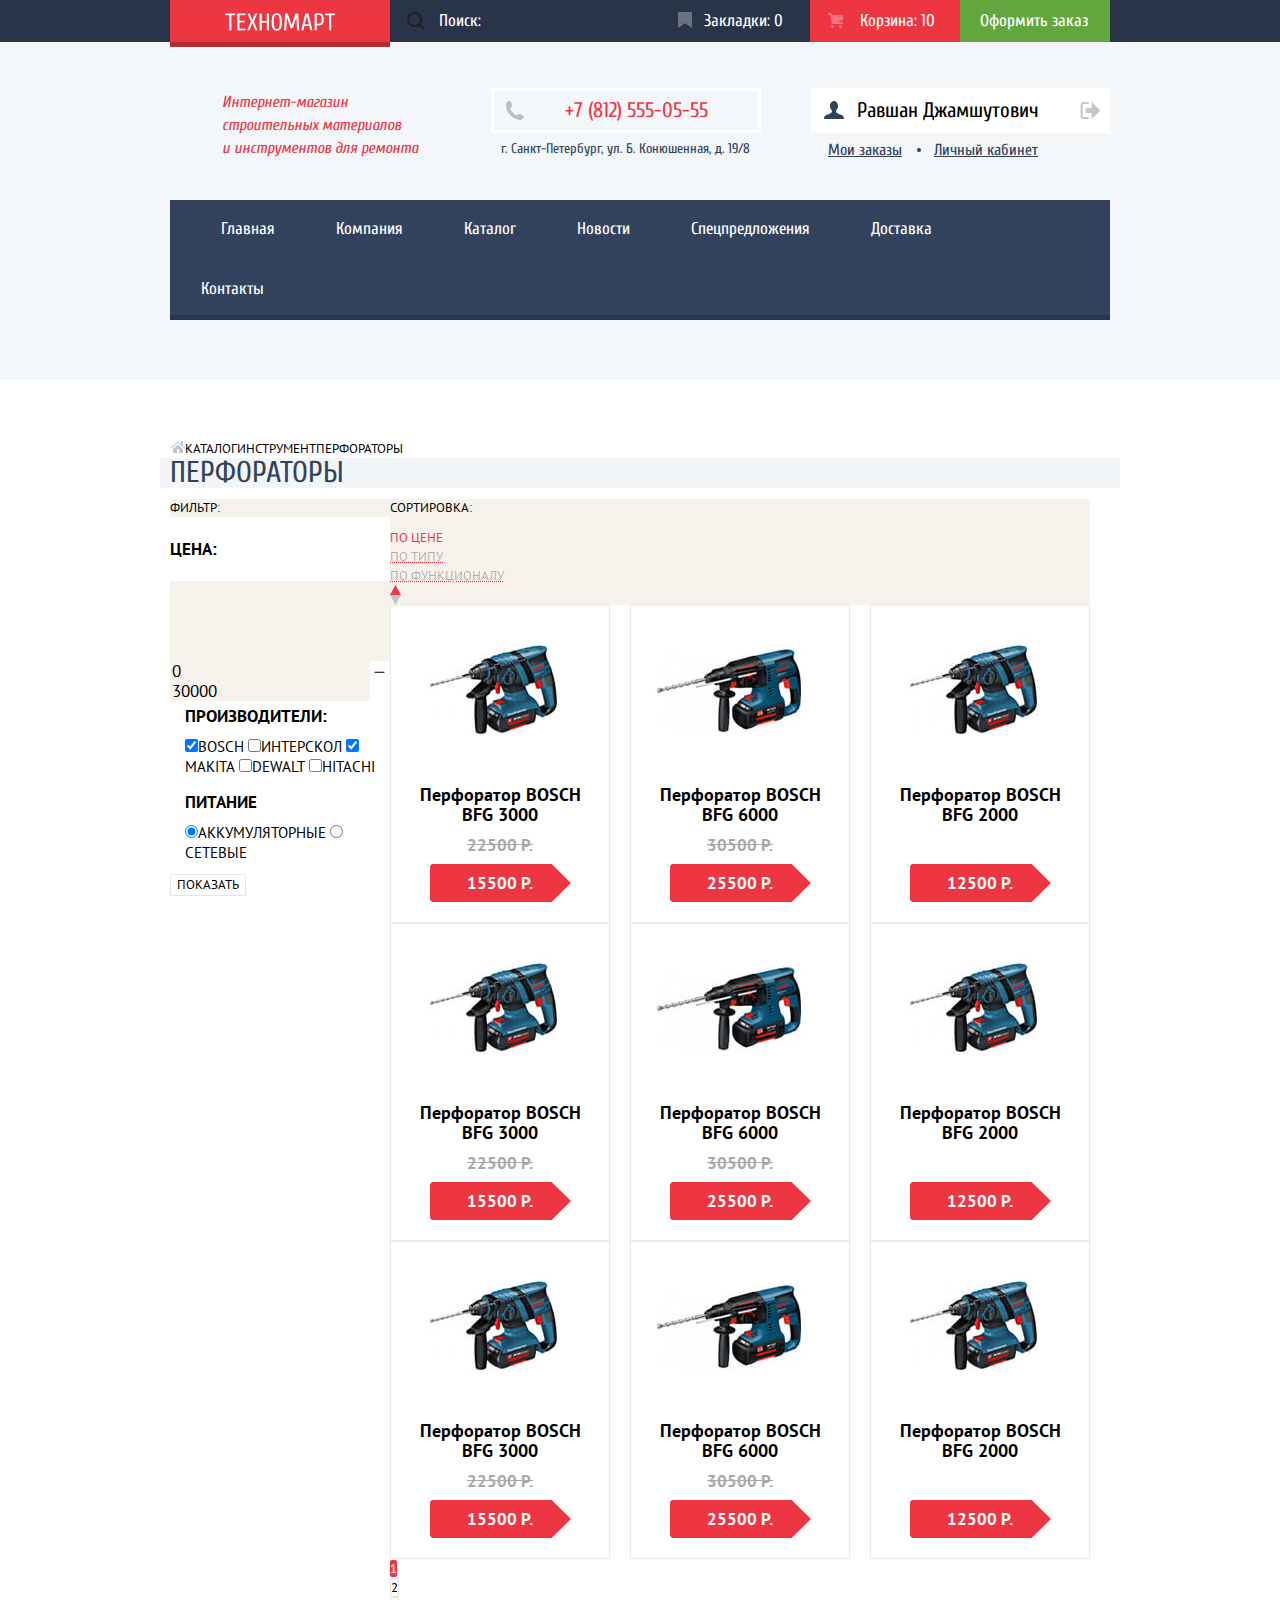
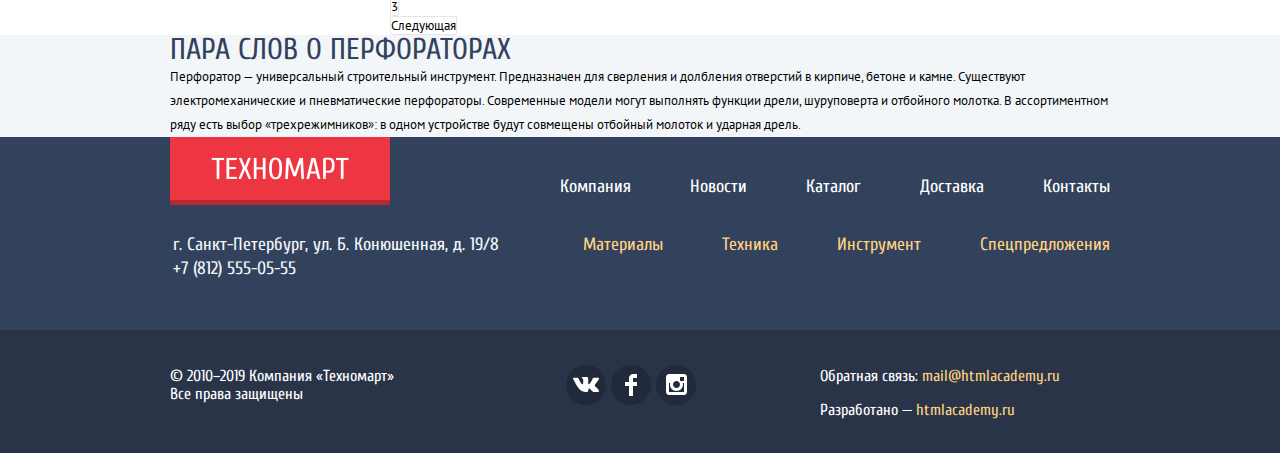
==== commit 00201778: "Styling of catalog.html is started. Finished styling of user-autorization block" ====
--- a/catalog.html
+++ b/catalog.html
@@ -31,9 +31,11 @@
           <span>г. Санкт-Петербург, ул. Б. Конюшенная, д. 19/8</span>
         </p>
         <div class="user-account">
-          <a href="#" class="icon user-account-icon"><span class="visually-hidden">Перейти в личный кабинет</span></a>
-          <a href="#" class="username">Равшан Джамшутович</a>
-          <a href="#" class="icon account-exit-icon"><span class="visually-hidden">Выйти из аккаунта</span></a>
+          <div class="account-management">
+            <a href="#" class="user-icon user-account-icon"><span class="visually-hidden">Перейти в личный кабинет</span></a>
+            <a href="#" class="username">Равшан Джамшутович</a>
+            <a href="#" class="user-icon account-exit-icon"><span class="visually-hidden">Выйти из аккаунта</span></a>
+          </div>
           <a href="#">Мои заказы</a>
           <a href="#">Личный кабинет</a>
         </div>
--- a/css/style.css
+++ b/css/style.css
@@ -214,7 +214,13 @@
   color: #ee3643;
 }
 
+.user-account {
+  width: 299px;
+}
+
 .user-account a {
+  display: inline-block;
+
   font-size: 16px;
   line-height: 18px;
   color: #32425c;
@@ -230,7 +236,41 @@
   color: rgba(50, 66, 92, 0.3);
 }
 
+.account-management {
+  display: flex;
+  padding-top: 12px;
+  padding-bottom: 12px;
+  padding-left: 13px; 
+  margin-bottom: 8px; 
+
+  background-color: #ffffff;
+}
+
+.user-icon {
+  display: block;
+  width: 20px;
+  height: 20px;
+
+  background-repeat: no-repeat;
+  background-position: center;
+}
+
+.user-account-icon {
+  margin-right: 13px;
+  background-image: url("../img/icon-user.svg");
+}
+
+.account-exit-icon {
+  background-image: url("../img/icon-logout.svg");
+}
+
 a.username {
+  display: block;
+  width: 200px;  
+  margin-right: 23px;
+
+  font-size: 21px;
+  line-height: 21px;
   color: #000000;
   text-decoration: none;
 }
@@ -242,6 +282,27 @@
 
 a.username:active {
   color: rgba(0, 0, 0, 0.3);
+}
+
+.user-account > a:first-of-type {
+  position: relative;
+
+  margin-left: 17px;
+  margin-right: 28px;
+}
+
+.user-account > a:first-of-type::after {
+  content: "";
+
+  position: absolute;
+  top: 7px;
+  right: -19px;
+
+  width: 4px;
+  height: 4px;
+  border-radius: 50%;
+
+  background-color: #32425c;
 }
 
 .main-header-contacts {
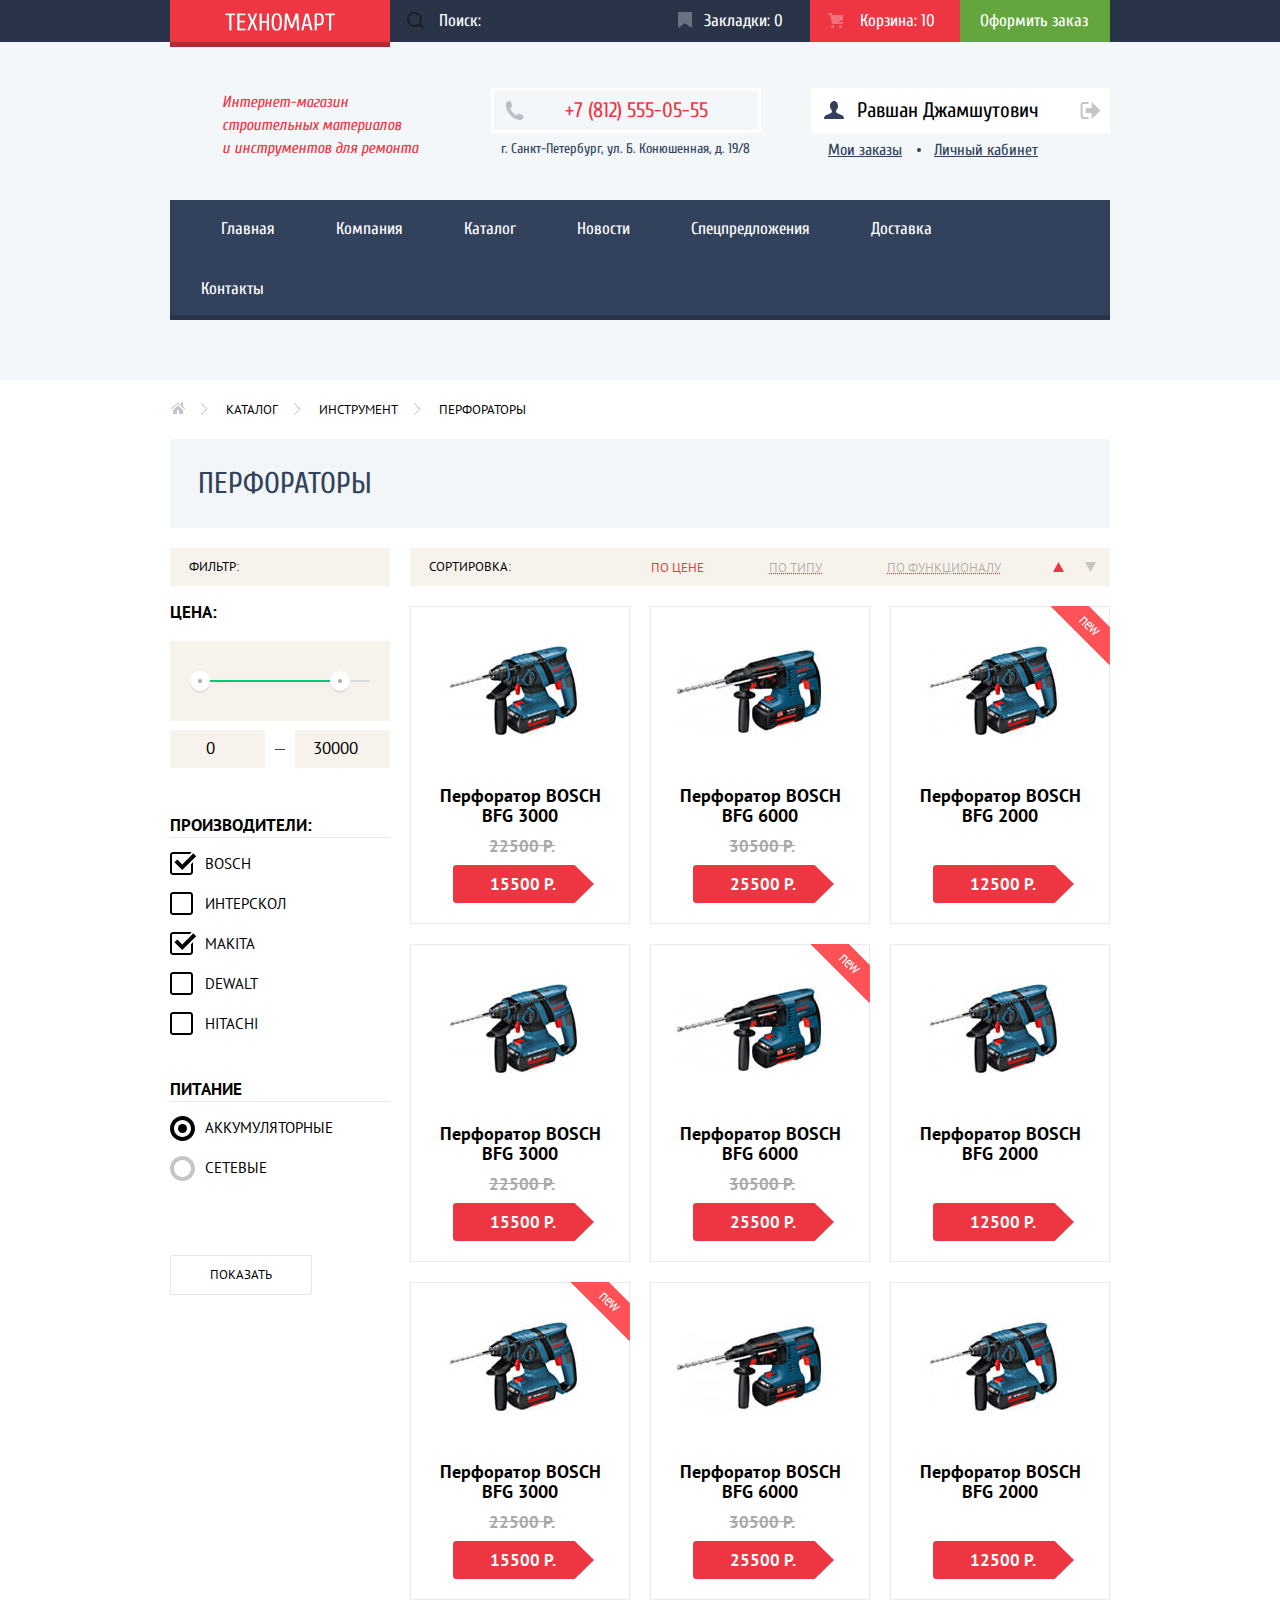
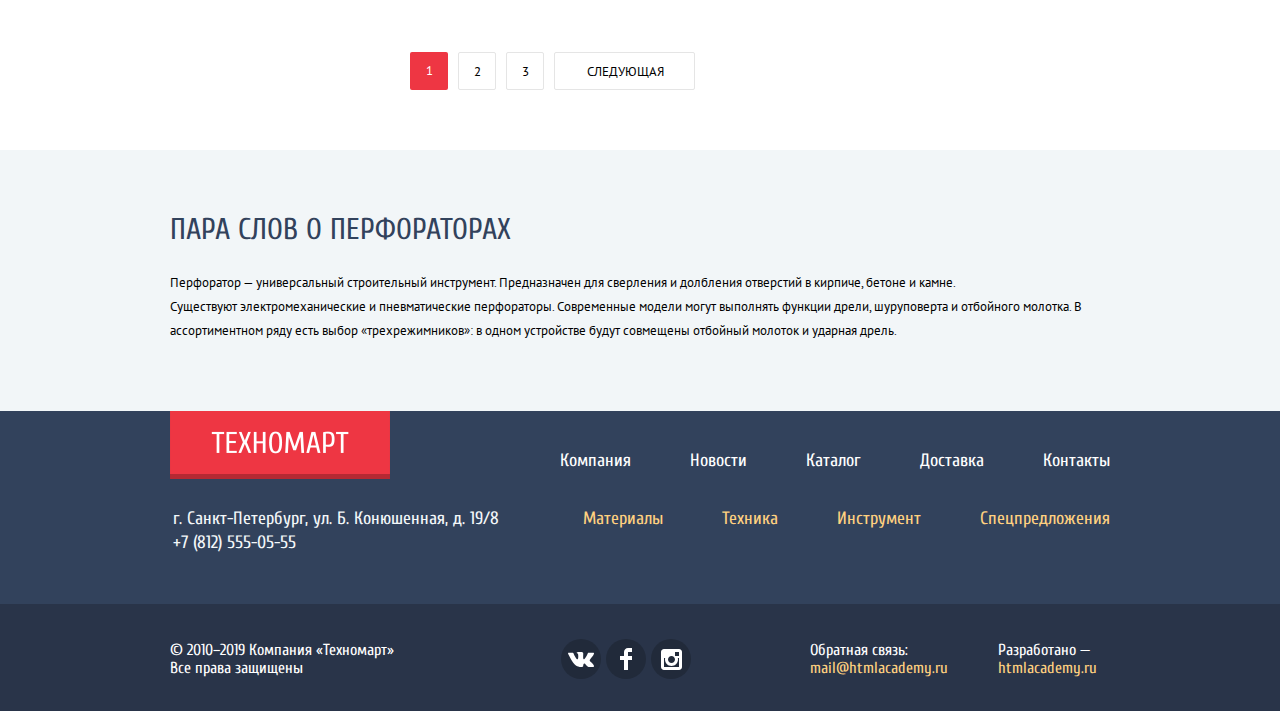
==== commit 935bb349: "Styling of catalog.html is 100% complete" ====
--- a/catalog.html
+++ b/catalog.html
@@ -8,13 +8,16 @@
     <link href="css/style.css" rel="stylesheet">
   </head>
   <body>
-    <header class="main-header">
+    <header class="main-header main-header-catalog">
       <div class="main-header-top-wrapper">
         <div class="main-header-top container">
           <div class="header-top-left">
-            <a href="index.html" class="logo header-logo"><img src="img/logo-top.png" width="220" height="47" alt="Логотип Техномарта"></a>
+            <a href="index.html" class="logo-image">
+              <img src="img/logo-top.png" width="220" height="47" alt="Логотип Техномарта">
+            </a>
+            <a href="index.html" class="logo header-logo"></a>
             <form class="search-form">
-              <input type="text" class="search-field" name="search" value="Поиск:">
+              <input type="text" class="search-field" name="search" placeholder="Поиск:">
             </form>
           </div>
           <div class="header-top-right">
@@ -32,7 +35,6 @@
         </p>
         <div class="user-account">
           <div class="account-management">
-            <a href="#" class="user-icon user-account-icon"><span class="visually-hidden">Перейти в личный кабинет</span></a>
             <a href="#" class="username">Равшан Джамшутович</a>
             <a href="#" class="user-icon account-exit-icon"><span class="visually-hidden">Выйти из аккаунта</span></a>
           </div>
@@ -58,10 +60,12 @@
           <li><a href="index.html" aria-label="Главная"><img src="img/icon-home.svg" width="15" height="12" alt="Главная"></a></li>
           <li><a href="catalog.html">Каталог</a></li>
           <li><a href="#">Инструмент</a></li>
-          <li><a href="#">Перфораторы</a></li>
+          <li><a href="#" class="current-breadcrumbs-link">Перфораторы</a></li>
         </ul>
       </div>
-      <h1 class="catalog-main-title basic-title container">Перфораторы</h1>
+      <div class="catalog-title-wrapper container">
+        <h1 class="catalog-main-title basic-title">Перфораторы</h1>
+      </div>
       <div class="catalog-content-container container">
         <section class="filters">
           <h2 class="main-filter-title">Фильтр:</h2>
@@ -72,20 +76,22 @@
               <div class="price-range-line"></div>
               <span class="price-toggle price-toggle-right" aria-label="Установить верхнюю границу цены" tabindex="0"></span>
             </div>
-            <label class="visually-hidden" for="min-price">Нижняя граница цены</label><input class="price-field price-field-min" type="number" name="min-price" id="min-price" value="0"> —
-            <label class="visually-hidden" for="max-price">Верхняя граница цены</label><input class="price-field price-field-max" type="number" name="max-price" id="max-price" value="30000">
+            <div class="price-field-block">
+              <label class="visually-hidden" for="min-price">Нижняя граница цены</label><input class="price-field price-field-min" type="number" name="min-price" id="min-price" min="0" value="0">
+              <label class="visually-hidden" for="max-price">Верхняя граница цены</label><input class="price-field price-field-max" type="number" name="max-price" id="max-price" value="30000">
+            </div>
             <fieldset class="brands-filter">
               <legend class="filter-title">Производители:</legend>
-              <input type="checkbox" name="brand" value="Bosch" id="Bosch" checked><label for="Bosch">Bosch</label>
-              <input type="checkbox" name="brand" value="Interscol" id="Interscol"><label for="Interscol">Интерскол</label>
-              <input type="checkbox" name="brand" value="Makita" id="Makita" checked><label for="Makita">Makita</label>
-              <input type="checkbox" name="brand" value="Dewalt" id="Dewalt"><label for="Dewalt">Dewalt</label>
-              <input type="checkbox" name="brand" value="Hitachi" id="Hitachi"><label for="Hitachi">Hitachi</label>
+              <input class="visually-hidden" type="checkbox" name="brand" value="Bosch" id="Bosch" checked><label for="Bosch">Bosch</label>
+              <input class="visually-hidden" type="checkbox" name="brand" value="Interscol" id="Interscol"><label for="Interscol">Интерскол</label>
+              <input class="visually-hidden" type="checkbox" name="brand" value="Makita" id="Makita" checked><label for="Makita">Makita</label>
+              <input class="visually-hidden" type="checkbox" name="brand" value="Dewalt" id="Dewalt"><label for="Dewalt">Dewalt</label>
+              <input class="visually-hidden" type="checkbox" name="brand" value="Hitachi" id="Hitachi"><label for="Hitachi">Hitachi</label>
             </fieldset>
             <fieldset class="power-supply-filter">
               <legend class="filter-title">Питание</legend>
-              <input type="radio" name="power-supply" value="accumulator" id="accumulator" checked><label for="accumulator">Аккумуляторные</label>
-              <input type="radio" name="power-supply" value="cable" id="cable"><label for="cable">Сетевые</label>
+              <input class="visually-hidden" type="radio" name="power-supply" value="accumulator" id="accumulator" checked><label for="accumulator">Аккумуляторные</label>
+              <input class="visually-hidden" type="radio" name="power-supply" value="cable" id="cable"><label for="cable">Сетевые</label>
             </fieldset>
             <button class="submit-button" type="submit">Показать</button> 
           </form>
@@ -102,7 +108,7 @@
             <a href="#" class="sorting-toggle sorting-max-toggle" aria-label="Сначала дорогие"></a>
           </div>
           <ul class="catalog-list list-marker-switch">
-            <li class="catalog-list-item">
+            <li class="catalog-list-item" tabindex="0">
               <img src="img/bfg-3000.jpg" width="218" height="170" alt="Перфоратор BOSCH BFG 3000">
               <h3>Перфоратор BOSCH BFG 3000</h3>
               <span class="last-price">22500 Р.</span>
@@ -112,7 +118,7 @@
                 <button class="button bookmark-item-button" type="button">В закладки</button>
               </div>
             </li>
-            <li class="catalog-list-item">
+            <li class="catalog-list-item" tabindex="0">
               <img src="img/bfg-6000.jpg" width="218" height="170" alt="Перфоратор BOSCH BFG 6000">
               <h3>Перфоратор BOSCH BFG 6000</h3>
               <span class="last-price">30500 Р.</span>
@@ -122,7 +128,7 @@
                 <button class="button bookmark-item-button" type="button">В закладки</button>
               </div>
             </li>
-            <li class="catalog-list-item no-sale">
+            <li class="catalog-list-item new-tag no-sale" tabindex="0">
               <img src="img/bfg-2000.jpg" width="218" height="170" alt="Перфоратор BOSCH BFG 2000">
               <h3>Перфоратор BOSCH BFG 2000</h3>
               <span class="current-price">12500 Р.</span>
@@ -131,7 +137,7 @@
                 <button class="button bookmark-item-button" type="button">В закладки</button>
               </div>
             </li>
-            <li class="catalog-list-item">
+            <li class="catalog-list-item" tabindex="0">
               <img src="img/bfg-3000.jpg" width="218" height="170" alt="Перфоратор BOSCH BFG 3000">
               <h3>Перфоратор BOSCH BFG 3000</h3>
               <span class="last-price">22500 Р.</span>
@@ -141,7 +147,7 @@
                 <button class="button bookmark-item-button" type="button">В закладки</button>
               </div>
             </li>
-            <li class="catalog-list-item">
+            <li class="catalog-list-item new-tag" tabindex="0">
               <img src="img/bfg-6000.jpg" width="218" height="170" alt="Перфоратор BOSCH BFG 6000">
               <h3>Перфоратор BOSCH BFG 6000</h3>
               <span class="last-price">30500 Р.</span>
@@ -151,7 +157,7 @@
                 <button class="button bookmark-item-button" type="button">В закладки</button>
               </div>
             </li>
-            <li class="catalog-list-item no-sale">
+            <li class="catalog-list-item no-sale" tabindex="0">
               <img src="img/bfg-2000.jpg" width="218" height="170" alt="Перфоратор BOSCH BFG 2000">
               <h3>Перфоратор BOSCH BFG 2000</h3>
               <span class="current-price">12500 Р.</span>
@@ -160,7 +166,7 @@
                 <button class="button bookmark-item-button" type="button">В закладки</button>
               </div>
             </li>
-            <li class="catalog-list-item">
+            <li class="catalog-list-item new-tag" tabindex="0">
               <img src="img/bfg-3000.jpg" width="218" height="170" alt="Перфоратор BOSCH BFG 3000">
               <h3>Перфоратор BOSCH BFG 3000</h3>
               <span class="last-price">22500 Р.</span>
@@ -170,7 +176,7 @@
                 <button class="button bookmark-item-button" type="button">В закладки</button>
               </div>
             </li>
-            <li class="catalog-list-item">
+            <li class="catalog-list-item" tabindex="0">
               <img src="img/bfg-6000.jpg" width="218" height="170" alt="Перфоратор BOSCH BFG 6000">
               <h3>Перфоратор BOSCH BFG 6000</h3>
               <span class="last-price">30500 Р.</span>
@@ -180,7 +186,7 @@
                 <button class="button bookmark-item-button" type="button">В закладки</button>
               </div>
             </li>
-            <li class="catalog-list-item no-sale">
+            <li class="catalog-list-item no-sale" tabindex="0">
               <img src="img/bfg-2000.jpg" width="218" height="170" alt="Перфоратор BOSCH BFG 2000">
               <h3>Перфоратор BOSCH BFG 2000</h3>
               <span class="current-price">12500 Р.</span>
@@ -202,7 +208,7 @@
         <section class="puncher-info container">
           <h2 class="puncher-info-title basic-title">Пара слов о перфораторах</h2>
           <p class="basic-text">
-            Перфоратор — универсальный строительный инструмент. Предназначен для сверления и долбления отверстий в кирпиче, бетоне и камне.
+            Перфоратор — универсальный строительный инструмент. Предназначен для сверления и долбления отверстий в кирпиче, бетоне и камне.<br>
             Существуют электромеханические и пневматические перфораторы. Современные модели могут выполнять функции дрели, шуруповерта и отбойного молотка. В
             ассортиментном ряду есть выбор «трехрежимников»: в одном устройстве будут совмещены отбойный молоток и ударная дрель.
           </p>
@@ -210,51 +216,51 @@
       </div>
     </main>
     <footer class="main-footer">
-      <div class="main-footer-top-wrapper">
-        <div class="main-footer-top container">
-          <div>
-            <img src="img/logo-bottom.png" width="220" height="68" alt="Логотип Техномарта">
-            <p class="main-footer-address">г. Санкт-Петербург, ул. Б. Конюшенная, д. 19/8<br>
-                +7 (812) 555-05-55</p>
-          </div>
-          <nav class="main-footer-navigation">
-            <ul class="footer-navigation-top list-marker-switch">
-              <li><a href="#">Компания</a></li>
-              <li><a href="#">Новости</a></li>
-              <li><a href="catalog.html">Каталог</a></li>
-              <li><a href="#">Доставка</a></li>
-              <li><a href="#">Контакты</a></li>
+        <div class="main-footer-top-wrapper">
+          <div class="main-footer-top container">
+            <div>
+              <img src="img/logo-bottom.png" width="220" height="68" alt="Логотип Техномарта">
+              <p class="main-footer-address">г. Санкт-Петербург, ул. Б. Конюшенная, д. 19/8<br>
+                  +7 (812) 555-05-55</p>
+            </div>
+            <nav class="main-footer-navigation">
+              <ul class="footer-navigation-top list-marker-switch">
+                <li><a href="#">Компания</a></li>
+                <li><a href="#">Новости</a></li>
+                <li><a href="catalog.html">Каталог</a></li>
+                <li><a href="#">Доставка</a></li>
+                <li><a href="#">Контакты</a></li>
+              </ul>
+              <ul class="footer-navigation-bottom list-marker-switch">
+                <li><a href="#">Материалы</a></li>
+                <li><a href="#">Техника</a></li>
+                <li><a href="#">Инструмент</a></li>
+                <li><a href="#">Спецпредложения</a></li>
+              </ul>
+            </nav>
+          </div>      
+        </div>
+        <div class="main-footer-bottom-wrapper">
+          <div class="main-footer-bottom container">
+            <p class="main-footer-copyright">© 2010–2019 Компания «Техномарт»
+              Все права защищены</p>
+            <ul class="social-link-list list-marker-switch">
+              <li class="social-link-item social-link-vk"><a href="vk.com/technomart"></a></li>
+              <li class="social-link-item social-link-facebook"><a href="fb.com/technomart"></a></li>
+              <li class="social-link-item social-link-instagram"><a href="instagram.com/technomart"></a></li>
             </ul>
-            <ul class="footer-navigation-bottom list-marker-switch">
-              <li><a href="#">Материалы</a></li>
-              <li><a href="#">Техника</a></li>
-              <li><a href="#">Инструмент</a></li>
-              <li><a href="#">Спецпредложения</a></li>
-            </ul>
-          </nav>
-        </div>      
-      </div>
-      <div class="main-footer-bottom-wrapper">
-        <div class="main-footer-bottom container">
-          <p class="main-footer-copyright">© 2010–2019 Компания «Техномарт»
-            Все права защищены</p>
-          <ul class="social-link-list list-marker-switch">
-            <li class="social-link-item social-link-vk"><a href="vk.com/technomart"></a></li>
-            <li class="social-link-item social-link-facebook"><a href="fb.com/technomart"></a></li>
-            <li class="social-link-item social-link-instagram"><a href="instagram.com/technomart"></a></li>
-          </ul>
-          <div>
-            <p class="main-footer-email">Обратная связь:
-              <a href="mailto:mail@htmlacademy.ru">mail@htmlacademy.ru</a>
-            </p>
-            <p class="main-footer-developer">Разработано —
-              <a href="https://htmlacademy.ru/intensive/htmlcss">htmlacademy.ru</a>
-            </p>
-          </div>
-        </div>
-      </div>
-    </footer>
-    <section class="modal modal-confirm">
+            <div class="developer-links">
+              <p class="main-footer-email">Обратная связь:
+                <a href="mailto:mail@htmlacademy.ru">mail@htmlacademy.ru</a>
+              </p>
+              <p class="main-footer-developer">Разработано —
+                <a href="https://htmlacademy.ru/intensive/htmlcss">htmlacademy.ru</a>
+              </p>
+            </div>
+          </div>
+        </div>
+      </footer>
+      <section class="modal modal-confirm">
       <h2 class="visually-hidden">Информация об успешном добавлении товара в корзину</h2>
       <button class="close-button modal-close-button" type="button" aria-label="Закрыть окно-подтверждение о добавленном в корзину товаре" tabindex="0"></button>
       <span>Товар добавлен в корзину!</span>
--- a/css/style.css
+++ b/css/style.css
@@ -38,13 +38,20 @@
   padding: 0 10px;
 }
 
-.visually-hidden {
+.visually-hidden:not(:focus):not(:active),
+input[type="checkbox"].visually-hidden,
+input[type="radio"].visually-hidden {
   position: absolute;
+
   width: 1px;
   height: 1px;
   margin: -1px;
   border: 0;
   padding: 0;
+
+  white-space: nowrap;
+
+  clip-path: inset(100%);
   clip: rect(0 0 0 0);
   overflow: hidden;
 }
@@ -89,6 +96,10 @@
   background-color: #f3f7f9;
 }
 
+.main-header-catalog {
+  margin-bottom: 20px;
+}
+
 .main-header-top-wrapper {
   background-color: #293449;
 }
@@ -109,8 +120,30 @@
   display: flex;
 }
 
-.header-logo img {
+.logo-image img {
   position: absolute;
+  z-index: 10;
+}
+
+.header-logo {
+  position: absolute;
+  z-index: 100;
+
+  display: block;
+  width: 220px;
+  height: 47px;
+
+  background-image: url("../img/logo-top.png");
+  background-position: center;
+}
+
+.header-logo:hover,
+.header-logo:focus {
+  background-image: url("../img/logo-top-hover.png");
+}
+
+.header-logo:active {
+  background-image: url("../img/logo-top-active.png");
 }
 
 .header-top-right a {
@@ -169,29 +202,6 @@
   background-position: 48% 50%;
 }
 
-/* a.bookmarks::before {
-  background-image: url("../img/icon-bookmark.svg");
-}
-
-a.cart::before {
-  background-image: url("../img/icon-cart.svg");
-} */
-
-/* .header-logo {
-  background-image: url("../img/logo-top.png");
-  background-position: center;
-}
-
-.header-logo:hover {
-  background-image: url("../img/logo-top-hover.png");
-  background-position: center;
-}
-
-.header-logo:active {
-  background-image: url("../img/logo-top-active.png");
-  background-position: center;
-} */
-
 .main-header-middle {
   display: flex;
   justify-content: space-between;
@@ -240,31 +250,34 @@
   display: flex;
   padding-top: 12px;
   padding-bottom: 12px;
-  padding-left: 13px; 
+  padding-left: 46px; 
   margin-bottom: 8px; 
 
   background-color: #ffffff;
 }
 
-.user-icon {
+.account-exit-icon {
   display: block;
   width: 20px;
   height: 20px;
 
+  background-image: url("../img/icon-logout.svg");
   background-repeat: no-repeat;
   background-position: center;
 }
 
-.user-account-icon {
-  margin-right: 13px;
-  background-image: url("../img/icon-user.svg");
-}
-
-.account-exit-icon {
+.account-exit-icon:hover,
+.account-exit-icon:focus {
+  background-image: url("../img/icon-logout-hover.svg");
+}
+
+.account-exit-icon:active {
   background-image: url("../img/icon-logout.svg");
 }
 
 a.username {
+  position: relative;
+
   display: block;
   width: 200px;  
   margin-right: 23px;
@@ -275,6 +288,20 @@
   text-decoration: none;
 }
 
+a.username::before {
+  content: "";
+
+  position: absolute;
+  left: -33px;
+
+  width: 20px;
+  height: 20px;
+
+  background-image: url("../img/icon-user.svg");
+  background-repeat: no-repeat;
+  background-position: center;
+}
+
 a.username:hover,
 a.username:focus {
   color: #000000;
@@ -282,6 +309,15 @@
 
 a.username:active {
   color: rgba(0, 0, 0, 0.3);
+}
+
+a.username:hover::before,
+a.username:focus::before {
+  background-image: url("../img/icon-user-hover.svg")
+}
+
+a.username:active::before {
+  background-image: url("../img/icon-user.svg")
 }
 
 .user-account > a:first-of-type {
@@ -534,30 +570,69 @@
   outline: none;
 }
 
-/* .search-field::before {
-  content: "";
-
-  position: absolute;
-  top: 10px;
-  left: 15px;
-
-  display: block;
-  width: 20px;
-  height: 20px;
-
-  opacity: 0.3;
-  background-image: url("../img/icon-search.svg");
-  background-repeat: no-repeat;
-  background-position: center;
-}
-
-.search-field:hover::before {
-  opacity: 1;
-}
-
-.search-field:focus::before {
-  background-image: url("../img/icon-search-focus.svg");
-} */
+.search-field::-webkit-input-placeholder {
+  font-size: 17px;
+  line-height: 18px;
+  color: #ffffff;
+
+  text-indent: 0px;   
+  transition: text-indent 0.3s ease;
+}
+
+.search-field::-moz-placeholder {
+  font-size: 17px;
+  line-height: 18px;
+  color: #ffffff;
+
+  text-indent: 0px;   
+  transition: text-indent 0.3s ease;
+}
+
+.search-field:-moz-placeholder {
+  font-size: 17px;
+  line-height: 18px;
+  color: #ffffff;
+
+  text-indent: 0px;   
+  transition: text-indent 0.3s ease;
+}
+
+.search-field:-ms-input-placeholder {
+  font-size: 17px;
+  line-height: 18px;
+  color: #ffffff;
+
+  text-indent: 0px;   
+  transition: text-indent 0.3s ease;
+}
+
+.search-field:focus::-webkit-input-placeholder {
+  color: #000000;
+
+  text-indent: 500px;   
+  transition: text-indent 0.3s ease;
+}
+
+.search-field:focus::-moz-placeholder {
+  color: #000000;
+
+  text-indent: 500px;   
+  transition: text-indent 0.3s ease;
+}
+
+.search-field:focus:-moz-placeholder {
+  color: #000000;
+
+  text-indent: 500px;   
+  transition: text-indent 0.3s ease;
+}
+
+.search-field:focus:-ms-input-placeholder {
+  color: #000000;
+
+  text-indent: 500px;   
+  transition: text-indent 0.3s ease;
+}
 
 .main-header-top .full-cart {
   background-color: #ee3643;
@@ -700,12 +775,16 @@
 }
 
 #puncher-slide:checked ~ .slider-item-puncher,
-#drill-slide:checked ~ .slider-item-drill {
+#drill-slide:checked ~ .slider-item-drill,
+#puncher-slide:focus:checked ~ .slider-item-puncher,
+#drill-slide:focus:checked ~ .slider-item-drill {
   display: block;
 }
 
 #puncher-slide:checked ~ .offers-item-slider-toggles label[for="puncher-slide"],
-#drill-slide:checked ~ .offers-item-slider-toggles label[for="drill-slide"] {
+#drill-slide:checked ~ .offers-item-slider-toggles label[for="drill-slide"],
+#puncher-slide:focus:checked ~ .offers-item-slider-toggles label[for="puncher-slide"],
+#drill-slide:focus:checked ~ .offers-item-slider-toggles label[for="drill-slide"] {
   border: 2px solid #ffffff;
 
   background-color: #ee3643;
@@ -795,10 +874,6 @@
 .slider-item-puncher {
   background-color: #ccbca5;
   background-image: url("../img/slider-puncher.jpg");
-}
-
-.popular-products {
-  margin-bottom: 21px;
 }
 
 .popular-products-header,
@@ -833,6 +908,8 @@
 
 .catalog {
   width: 700px;
+  margin-top: 11px;
+  margin-bottom: 60px;
 }
 
 .catalog-list {
@@ -847,6 +924,7 @@
 
   display: block;
   width: 220px;
+  margin-bottom: 20px;
   padding-bottom: 10px;
   border: solid 1px rgb(234, 234, 234);
 
@@ -896,6 +974,8 @@
 }
 
 .catalog-list-item .last-price {
+  margin-left: 4px;
+
   color: #a9a9a9;
   text-decoration: line-through;
 }
@@ -903,6 +983,7 @@
 .catalog-list-item .current-price {
   min-width: 141px;
   min-height: 38px;
+  margin-left: 6px;
   padding: 10px 0;
 
   text-align: center;
@@ -1220,7 +1301,7 @@
   display: flex;
   justify-content: space-between;
   padding-top: 79px;
-  padding-bottom: 86px;
+  padding-bottom: 87px;
 }
 
 .company-information h2 {
@@ -1500,9 +1581,15 @@
 
 .breadcrumbs {
   display: flex;
+  margin-bottom: 20px;
+}
+
+.breadcrumbs li {
+  margin-right: 41px;
 }
 
 .breadcrumbs a {
+  position: relative;
   font-family: "PT Sans", Arial, sans-serif;
   font-size: 13px;
   line-height: 18px;
@@ -1512,11 +1599,34 @@
 
 .breadcrumbs a:hover,
 .breadcrumbs a:focus {
-  outline: 1px solid blue;
+  color: rgba(0, 0, 0, 0.5);
+}
+
+a.current-breadcrumbs-link:hover,
+a.current-breadcrumbs-link:focus {
+  color: #000000;
+}
+
+.breadcrumbs li:not(:last-child) a::after {
+  content: "";
+
+  position: absolute;
+
+  width: 8px;
+  height: 12px;
+  top: 2px;
+  right: -23px;
+
+  background-image: url("../img/icon-right-small.svg");
+  background-repeat: no-repeat;
+  background-position: center;
 }
 
 .catalog-main-title {
-  margin: 0 auto;
+  padding-top: 30px;
+  padding-left: 28px;
+  padding-right: 28px;
+  padding-bottom: 29px;
 
   color: #32425c;
 
@@ -1525,13 +1635,21 @@
 
 .catalog-content-container {
   display: flex;
+  margin-top: 9px;
 }
 
 .filters {
   width: 220px;
+  margin-right: 20px;
+  padding-top: 11px;
 }
 
 .main-filter-title {
+  margin: 0;
+  margin-bottom: 11px;
+  padding: 10px 19px;
+  border-radius: 2px;
+
   font-family: "PT Sans", Arial, sans-serif;
   font-size: 13px;
   line-height: 18px;
@@ -1543,6 +1661,9 @@
 }
 
 .filter-title {
+  margin: 0;
+  margin-bottom: 14px;
+
   font-family: "PT Sans", Arial, sans-serif;
   font-size: 17px;
   line-height: 30px;
@@ -1551,38 +1672,246 @@
 }
 
 .price-range-filter {
+  position: relative;
+
   display: block;
   width: 220px;
   height: 80px;
   background-color: #f7f3ec;
 }
 
+.price-range-line {
+  position: relative;
+  top: 39px;
+  left: 20px;
+
+  width: 180px;
+  height: 2px;
+
+  background-color: #d7dcde;
+}
+
+.price-range-line::before {
+  content: "";
+  
+  position: absolute;
+  top: 0;
+  left: 0;
+
+  width: 152px;
+  height: 2px;
+
+  background-color: #00ca74;
+}
+
+.price-toggle {
+  position: absolute;
+  z-index: 100;
+
+  display: inline-block;
+  width: 20px;
+  height: 20px;
+  border: 8px solid #ffffff;
+  border-radius: 50%;
+
+  background-color: #ababab;
+  box-shadow: 0 2px 0 0 #e0ddd8;
+}
+
+.price-toggle-left {
+  top: 30px;
+  left: 20px;
+}
+
+.price-toggle-right {
+  top: 30px;
+  right: 40px;
+}
+
+.price-toggle:hover,
+.price-toggle:focus {
+  outline: none;
+
+  transform: scale(1.2);  
+}
+
+.price-field-block {
+  position: relative;
+
+  display: flex;
+  justify-content: space-between;
+  margin-top: 9px;
+  margin-bottom: 42px;
+}
+
 .price-field {
+  width: 95px;
+  padding: 9px 5px;
+  padding-bottom: 11px;
   border: none;
 
   font-family: "PT Sans", Arial, sans-serif;
   font-size: 17px;
   line-height: 18px;
+  text-align: center;
 
   background-color: #f7f3ec;
+}
+
+.price-field-block::before {
+  content: "";
+
+  position: absolute;
+  top: 19px;
+  left: 105px;
+
+  width: 10px;
+  height: 1px;
+
+  background-color: #444444;
+}
+
+.price-field-max {
+  margin-left: auto;
 }
 
 .brands-filter,
 .power-supply-filter {
+  position: relative;
+
+  display: flex;
+  flex-direction: column;
+  flex-wrap: wrap;
+  margin: 0;
+  padding: 0;
   border: none;
+}
+
+.brands-filter {
+  margin-bottom: 20px;
+}
+
+.power-supply-filter {
+  margin-bottom: 57px;
+}
+
+.brands-filter::before,
+.power-supply-filter::before {
+  content: "";
+
+  position: absolute;
+  top: -17px;
+  left: 0;
+
+  width: 220px;
+  height: 1px;
+
+  background-color: #e5e5e5;
 }
 
 .brands-filter label,
 .power-supply-filter label {
+  position: relative;
+
+  margin-bottom: 20px;
+  padding-left: 35px;
+  padding-right: 35px;
+
   font-family: "PT Sans", Arial, sans-serif;
   font-size: 15px;
   line-height: 20px;
   text-transform: uppercase;
-}
-
-input[type="checkbox"]:disabled,
-input[type="radio"]:disabled {
-  opacity: 0.3;
+
+  user-select: none;
+}
+
+.brands-filter label::before,
+.power-supply-filter label::before {
+  content: "";
+
+  position: absolute;
+
+  top: -2px;
+  left: 0px;
+
+  background-repeat: no-repeat;
+  background-position: center;
+}
+
+.brands-filter label::before {
+  width: 23px;
+  height: 23px;
+  background-image: url("../img/checkbox-off.svg");
+}
+
+input[type="checkbox"]:checked + label::before {
+  width: 27px;
+  height: 23px;
+  background-image: url("../img/checkbox-on.svg");
+}
+
+.power-supply-filter label::before {
+  width: 25px;
+  height: 25px;
+  background-image: url("../img/radio-off.svg");
+}
+
+input[type="radio"]:checked + label::before {
+  width: 25px;
+  height: 25px;
+  background-image: url("../img/radio-on.svg");
+}
+
+input[type="checkbox"] + label:hover::before,
+input[type="checkbox"] + label:focus::before {
+  width: 23px;
+  height: 23px;
+  background-image: url("../img/checkbox-off-hover.svg");
+}
+
+input[type="checkbox"]:focus + label::before {
+  width: 23px;
+  height: 23px;
+  background-image: url("../img/checkbox-off-hover.svg");
+}
+
+input[type="checkbox"]:checked + label:hover::before,
+input[type="checkbox"]:checked + label:focus::before {
+  width: 27px;
+  height: 23px;
+  background-image: url("../img/checkbox-on-hover.svg");
+}
+
+input[type="checkbox"]:focus:checked + label::before {
+  width: 27px;
+  height: 23px;
+  background-image: url("../img/checkbox-on-hover.svg");
+}
+
+input[type="radio"] + label:hover::before,
+input[type="radio"] + label:focus::before {
+  width: 25px;
+  height: 25px;
+  background-image: url("../img/radio-off-hover.svg");
+}
+
+input[type="radio"]:focus + label::before {
+  width: 25px;
+  height: 25px;
+  background-image: url("../img/radio-off-hover.svg");
+}
+
+input[type="radio"]:checked + label:hover::before,
+input[type="radio"]:checked + label:focus::before {
+  width: 25px;
+  height: 25px;
+  background-image: url("../img/radio-on-hover.svg");
+}
+
+input[type="radio"]:focus:checked + label::before {
+  width: 25px;
+  height: 25px;
+  background-image: url("../img/radio-on-hover.svg");
 }
 
 input[type="checkbox"]:disabled + label,
@@ -1590,7 +1919,36 @@
   opacity: 0.4;
 }
 
+input[type="checkbox"]:disabled + label::before,
+input[type="radio"]:disabled + label::before {
+  opacity: 0.3;
+}
+
+input[type="checkbox"]:checked:disabled + label::before,
+input[type="radio"]:checked:disabled + label::before {
+  opacity: 0.3;
+}
+
+input[type="checkbox"]:disabled + label::before {
+  background-image: url("../img/checkbox-off-hover.svg");
+}
+
+input[type="checkbox"]:checked:disabled + label::before {
+  background-image: url("../img/checkbox-on-hover.svg");
+}
+
+input[type="radio"]:disabled + label::before {
+  background-image: url("../img/radio-off-hover.svg");
+}
+
+input[type="radio"]:checked:disabled + label::before {
+  background-image: url("../img/radio-on-hover.svg");
+}
+
+
 .submit-button {
+  display: inline-block;
+  padding: 10px 39px;
   border: 1px solid #e5e5e5;
   border-radius: 2px;
 
@@ -1598,22 +1956,41 @@
   font-size: 13px;
   line-height: 18px;
   color: #000000;
+  text-align: center;
   text-transform: uppercase;
 
   background-color: #ffffff;
 }
 
 .sorting {
+  display: flex;
+  margin-bottom: 20px;
+  padding-top: 10px;
+  padding-bottom: 9px;
+  padding-left: 19px;
+
   background-color: #f7f3ec;
 }
 
 .sorting-title {
+  margin: 0;
+  margin-right: 140px;
+
   font-family: "PT Sans", Arial, sans-serif;
   font-size: 13px;
   line-height: 18px;
   font-weight: normal;
   color: #000000;
   text-transform: uppercase;
+}
+
+.sorting-list {
+  display: flex;
+  margin-right: 52px;
+}
+
+.sorting-item:not(:last-child) {
+  margin-right: 65px;
 }
 
 .sorting-link {
@@ -1644,12 +2021,14 @@
   display: block;
   width: 11px;
   height: 10px;
+  margin-top: 4px;
   background-position: 50%;
   background-repeat: no-repeat;
   background-color: transparent;
 }
 
 .sorting-min-toggle {
+  margin-right: 21px;
   background-image: url("../img/icon-up-dir.svg");
 }
 
@@ -1675,7 +2054,21 @@
   background-image: url("../img/icon-down-dir-active.svg");
 }
 
+.pagination-list {
+  display: flex;
+  margin-top: 32px;
+}
+
+.pagination-item {
+  margin-right: 10px;
+}
+
 .pagination-item a {
+  display: block;
+  min-width: 38px;
+  height: 38px;
+  padding: 10px 0;
+
   border: 1px solid #e5e5e5;
   border-radius: 2px;
 
@@ -1683,8 +2076,16 @@
   font-size: 13px;
   line-height: 18px;
   color: #000000;
+  text-align: center;
 
   background-color: #ffffff;
+}
+
+.pagination-item:last-child a {
+  padding-left: 32px;
+  padding-right: 30px;
+
+  text-transform: uppercase;
 }
 
 .pagination-item a:hover,
@@ -1711,7 +2112,14 @@
   background-color: #f2f6f8;
 }
 
+.puncher-info {
+  padding-top: 65px;
+  padding-bottom: 68px;
+}
+
 .puncher-info-title {
+  margin-bottom: 26px;
+
   color: #32425c;
 }
 
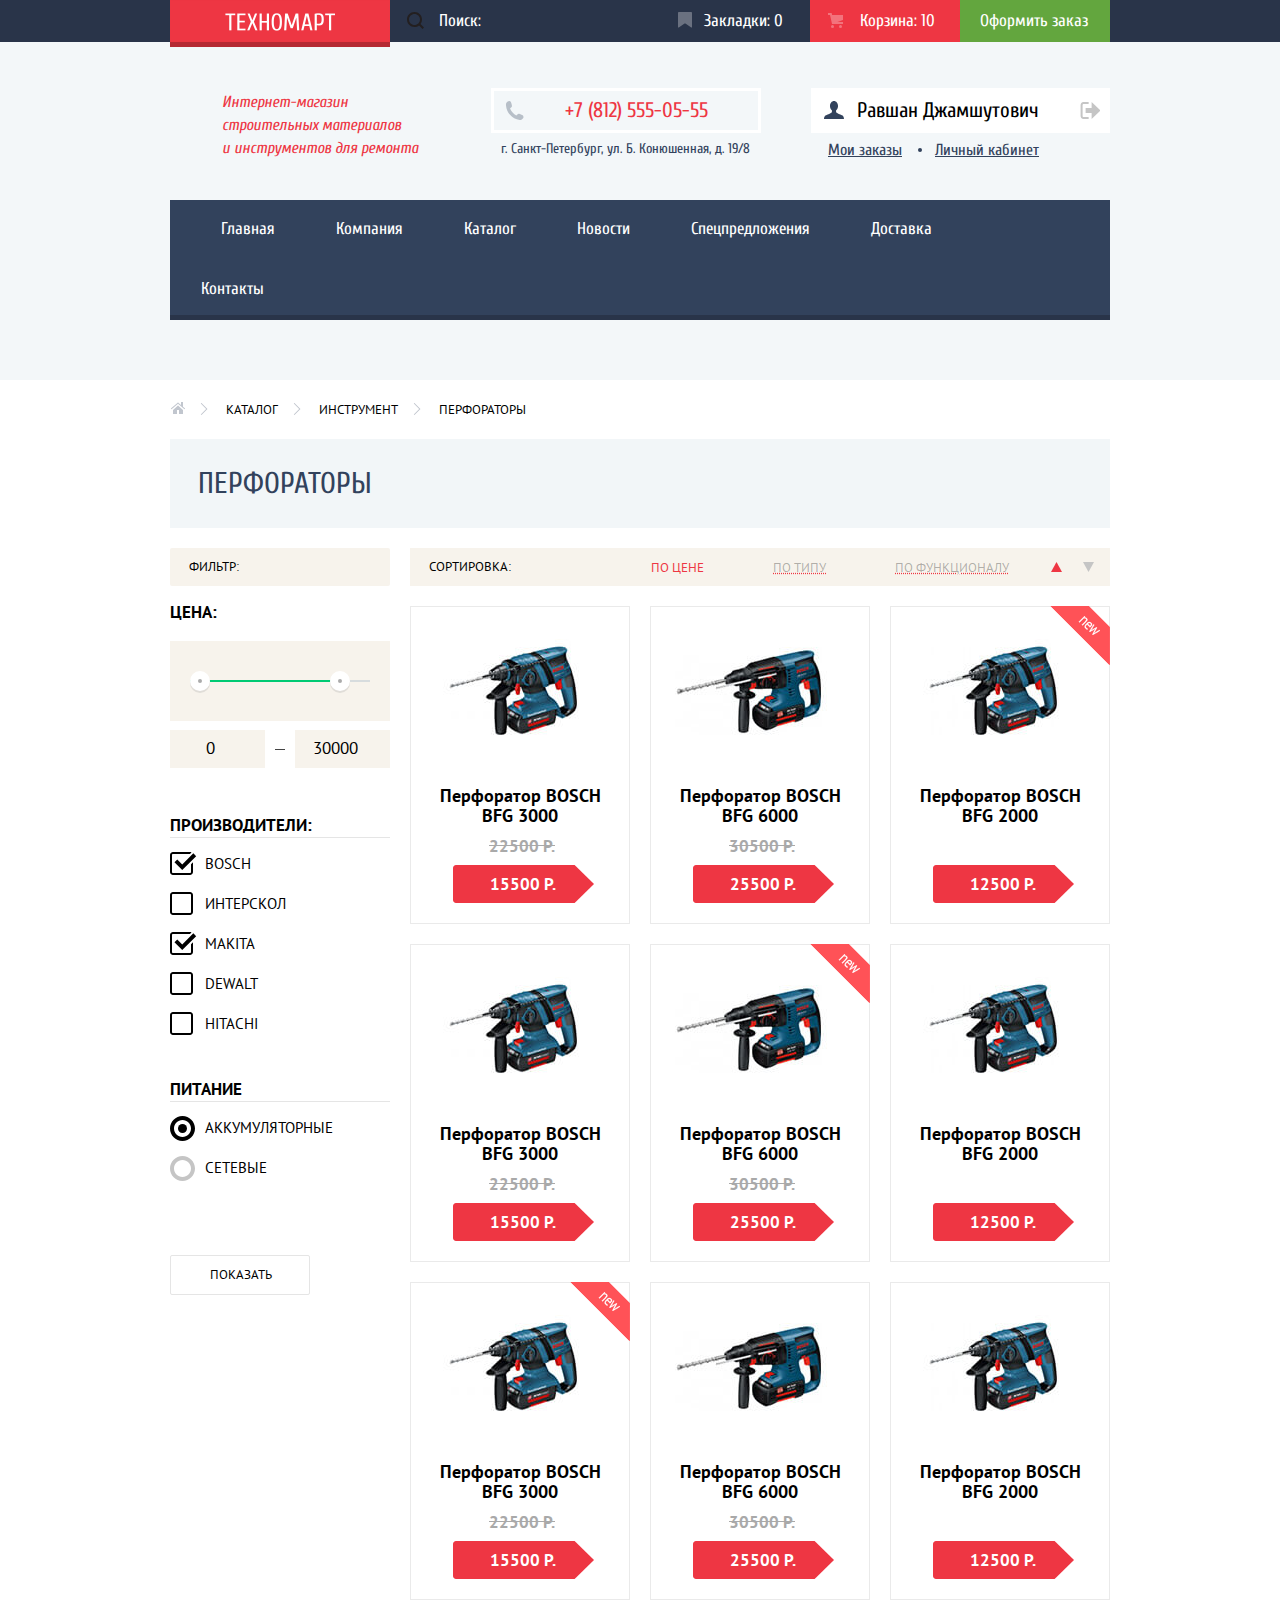
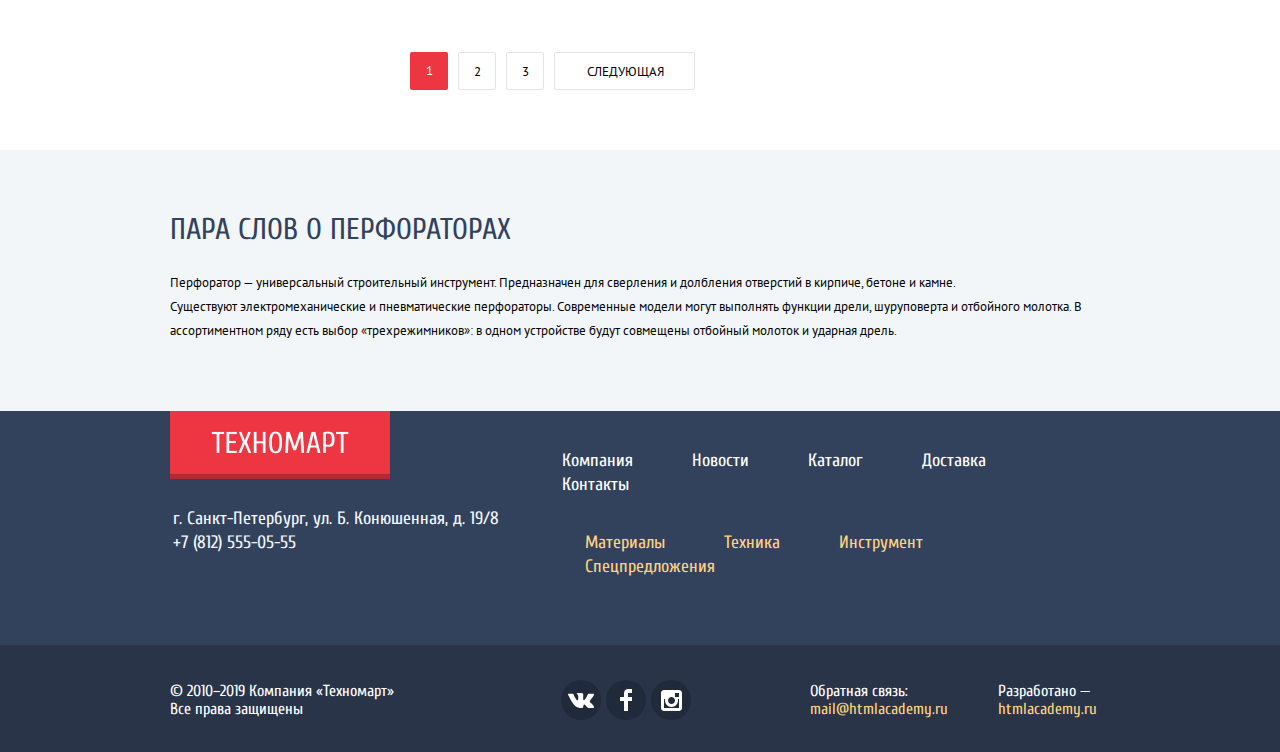
==== commit a38a8972: "Verification of basic and additional criteria has been completed" ====
--- a/catalog.html
+++ b/catalog.html
@@ -35,7 +35,7 @@
         </p>
         <div class="user-account">
           <div class="account-management">
-            <a href="#" class="username">Равшан Джамшутович</a>
+            <a href="#" class="username" aria-label="Перейти в личный кабинет">Равшан Джамшутович</a>
             <a href="#" class="user-icon account-exit-icon"><span class="visually-hidden">Выйти из аккаунта</span></a>
           </div>
           <a href="#">Мои заказы</a>
@@ -216,51 +216,51 @@
       </div>
     </main>
     <footer class="main-footer">
-        <div class="main-footer-top-wrapper">
-          <div class="main-footer-top container">
-            <div>
-              <img src="img/logo-bottom.png" width="220" height="68" alt="Логотип Техномарта">
-              <p class="main-footer-address">г. Санкт-Петербург, ул. Б. Конюшенная, д. 19/8<br>
-                  +7 (812) 555-05-55</p>
-            </div>
-            <nav class="main-footer-navigation">
-              <ul class="footer-navigation-top list-marker-switch">
-                <li><a href="#">Компания</a></li>
-                <li><a href="#">Новости</a></li>
-                <li><a href="catalog.html">Каталог</a></li>
-                <li><a href="#">Доставка</a></li>
-                <li><a href="#">Контакты</a></li>
-              </ul>
-              <ul class="footer-navigation-bottom list-marker-switch">
-                <li><a href="#">Материалы</a></li>
-                <li><a href="#">Техника</a></li>
-                <li><a href="#">Инструмент</a></li>
-                <li><a href="#">Спецпредложения</a></li>
-              </ul>
-            </nav>
-          </div>      
-        </div>
-        <div class="main-footer-bottom-wrapper">
-          <div class="main-footer-bottom container">
-            <p class="main-footer-copyright">© 2010–2019 Компания «Техномарт»
-              Все права защищены</p>
-            <ul class="social-link-list list-marker-switch">
-              <li class="social-link-item social-link-vk"><a href="vk.com/technomart"></a></li>
-              <li class="social-link-item social-link-facebook"><a href="fb.com/technomart"></a></li>
-              <li class="social-link-item social-link-instagram"><a href="instagram.com/technomart"></a></li>
+      <div class="main-footer-top-wrapper">
+        <div class="main-footer-top container">
+          <div>
+            <img src="img/logo-bottom.png" width="220" height="68" alt="Логотип Техномарта">
+            <p class="main-footer-address">г. Санкт-Петербург, ул. Б. Конюшенная, д. 19/8<br>
+                +7 (812) 555-05-55</p>
+          </div>
+          <nav class="main-footer-navigation">
+            <ul class="footer-navigation-top list-marker-switch">
+              <li><a href="#">Компания</a></li>
+              <li><a href="#">Новости</a></li>
+              <li><a href="catalog.html">Каталог</a></li>
+              <li><a href="#">Доставка</a></li>
+              <li><a href="#">Контакты</a></li>
             </ul>
-            <div class="developer-links">
-              <p class="main-footer-email">Обратная связь:
-                <a href="mailto:mail@htmlacademy.ru">mail@htmlacademy.ru</a>
-              </p>
-              <p class="main-footer-developer">Разработано —
-                <a href="https://htmlacademy.ru/intensive/htmlcss">htmlacademy.ru</a>
-              </p>
-            </div>
-          </div>
-        </div>
-      </footer>
-      <section class="modal modal-confirm">
+            <ul class="footer-navigation-bottom list-marker-switch">
+              <li><a href="#">Материалы</a></li>
+              <li><a href="#">Техника</a></li>
+              <li><a href="#">Инструмент</a></li>
+              <li><a href="#">Спецпредложения</a></li>
+            </ul>
+          </nav>
+        </div>      
+      </div>
+      <div class="main-footer-bottom-wrapper">
+        <div class="main-footer-bottom container">
+          <p class="main-footer-copyright">© 2010–2019 Компания «Техномарт»
+            Все права защищены</p>
+          <ul class="social-link-list list-marker-switch">
+            <li class="social-link-item social-link-vk"><a href="vk.com/technomart" aria-label="Страница Техномарта Вконтакте"></a></li>
+            <li class="social-link-item social-link-facebook"><a href="fb.com/technomart" aria-label="Страница Техномарта в Фейсбуке"></a></li>
+            <li class="social-link-item social-link-instagram"><a href="instagram.com/technomart" aria-label="Страница Техномарта в Инстаграме"></a></li>
+          </ul>
+          <div class="developer-links">
+            <p class="main-footer-email">Обратная связь:
+              <a href="mailto:mail@htmlacademy.ru">mail@htmlacademy.ru</a>
+            </p>
+            <p class="main-footer-developer">Разработано —
+              <a href="https://htmlacademy.ru/intensive/htmlcss">htmlacademy.ru</a>
+            </p>
+          </div>
+        </div>
+      </div>
+    </footer>
+    <section class="modal modal-confirm">
       <h2 class="visually-hidden">Информация об успешном добавлении товара в корзину</h2>
       <button class="close-button modal-close-button" type="button" aria-label="Закрыть окно-подтверждение о добавленном в корзину товаре" tabindex="0"></button>
       <span>Товар добавлен в корзину!</span>
--- a/css/style.css
+++ b/css/style.css
@@ -62,6 +62,7 @@
   line-height: 30px;
   font-weight: normal;
   text-transform: uppercase;
+  word-wrap: break-word;
 }
 
 .basic-text {
@@ -77,6 +78,19 @@
   padding: 0;
 
   list-style: none;
+}
+
+.main-header-top-wrapper {
+  background-color: #293449;
+}
+
+.main-header-top {
+  display: flex;
+  justify-content: space-between;
+  align-items: center;
+
+  color: #ffffff;
+  line-height: 18px;
 }
 
 .main-header-top a:hover,
@@ -100,24 +114,16 @@
   margin-bottom: 20px;
 }
 
-.main-header-top-wrapper {
-  background-color: #293449;
-}
-
-.main-header-top {
-  display: flex;
-  justify-content: space-between;
-
-  color: #ffffff;
-  line-height: 18px;
-}
-
 .header-top-left {
   display: flex;
 }
 
 .header-top-right {
   display: flex;
+}
+
+.logo-image {
+  color: #000000;
 }
 
 .logo-image img {
@@ -204,6 +210,7 @@
 
 .main-header-middle {
   display: flex;
+  flex-wrap: wrap;
   justify-content: space-between;
   padding-top: 46px;
   padding-bottom: 39px;
@@ -233,6 +240,7 @@
 
   font-size: 16px;
   line-height: 18px;
+  vertical-align: top;
   color: #32425c;
   text-decoration: underline;
 }
@@ -323,6 +331,7 @@
 .user-account > a:first-of-type {
   position: relative;
 
+  width: 75px;
   margin-left: 17px;
   margin-right: 28px;
 }
@@ -341,6 +350,10 @@
   background-color: #32425c;
 }
 
+.user-account > a:last-of-type {
+  width: 115px;
+}
+
 .main-header-contacts {
   width: 300px;
   margin: 0;
@@ -352,6 +365,8 @@
 
 .main-header-contacts span {
   display: inline-block;
+
+  vertical-align: top;
 }
 
 .main-header-contacts .phone-number {
@@ -398,6 +413,7 @@
   line-height: 18px;
   color: #ffffff;
   text-transform: uppercase;
+  vertical-align: middle;
 
   background-color: #ee3643;
 }
@@ -690,7 +706,7 @@
 
 .offers-item-button {
   display: inline-block;
-  min-width: 135px;
+  width: 135px;
   margin-left: 3px;
   padding-top: 10px;
   padding-bottom: 10px;
@@ -827,8 +843,9 @@
   display: none;
 
   width: 620px;
-  height: 266px;
+  min-height: 266px;
   padding-top: 23px;
+  padding-bottom: 22px;
   padding-left: 24px;
 
   background-repeat: no-repeat;
@@ -856,7 +873,7 @@
 }
 
 .slider-item-button {
-  min-width: 195px;
+  width: 195px;
   margin-left: 1px;
   padding: 10px;
 
@@ -881,7 +898,7 @@
   display: flex;
   justify-content: space-between;
   align-items: center;
-  padding: 0 24px;
+  padding: 24px;
   margin-bottom: 20px;
 
   background-color: #f9f5f0;
@@ -889,14 +906,15 @@
 
 .popular-products-header .basic-title,
 .popular-brands-header .basic-title {
-  padding: 30px 4px;
-  padding-bottom: 29px;
+  max-width: 450px;
+  padding: 6px 4px;
+  padding-bottom: 5px;
   color: #32425c;
 }
 
 .popular-products-button,
 .popular-brands-button {
-  min-width: 253px;
+  width: 253px;
   margin-top: -2px;
   padding-left: 10px;
   padding-right: 10px;
@@ -914,7 +932,6 @@
 
 .catalog-list {
   display: flex;
-  justify-content: space-between;
   align-items: flex-start;
   flex-wrap: wrap;
 }
@@ -924,11 +941,21 @@
 
   display: block;
   width: 220px;
+  min-height: 318px;
   margin-bottom: 20px;
+  margin-right: 20px;
   padding-bottom: 10px;
   border: solid 1px rgb(234, 234, 234);
 
   text-align: center;
+}
+
+.catalog .catalog-list-item:nth-child(3n) {
+  margin-right: 0;
+}
+
+.catalog-list.catalog-list-mini .catalog-list-item:nth-child(4n) {
+  margin-right: 0;
 }
 
 .catalog-list-item:hover,
@@ -952,10 +979,17 @@
   background-position: center;
 }
 
+.catalog-list-item img {
+  display: block;
+  width: 218px;
+  min-height: 170px;
+}
+
 .catalog-list-item h3 {
   margin: 0;
   margin-bottom: 5px;
-  padding: 6px 19px;
+  padding: 9px 19px;
+  padding-bottom: 6px;
 
   font-family: "PT Sans", Arial, sans-serif;
   font-size: 18px;
@@ -1007,7 +1041,7 @@
   flex-direction: column;
   width: 218px;
   height: 158px;
-  padding-top: 45px;
+  padding-top: 43px;
   padding-right: 42px;
   padding-bottom: 0;
   padding-left: 41px;
@@ -1016,10 +1050,11 @@
 }
 
 .catalog-item-buttons .button {
-  display: block;
+  display: block;  
   min-width: 135px;
-  min-height: 38px;
-  margin-bottom: 7px;
+  margin-bottom: 8px;
+  padding-left: 11px;
+  border-radius: 3px;
 }
 
 .catalog-list-item:hover .catalog-item-buttons,
@@ -1030,25 +1065,37 @@
 
 .catalog-list-item .buy-item-button {
   border: none;
+  padding-top: 11px;
+  padding-bottom: 9px;
+
+  box-shadow: inset 0px -3px 0 0 rgb(54, 115, 21);
   background-color: #63a63e;
+  background-image: url("../img/icon-cart-default.svg");
+  background-repeat: no-repeat;
+  background-position: 12% 47%;
 }
 
 .catalog-list-item .buy-item-button:hover,
 .catalog-list-item .buy-item-button:focus {
   background-color: #5fbb2d;
+  background-image: url("../img/icon-cart.svg");
   outline: none;
 }
 
 .catalog-list-item .buy-item-button:active {
+  box-shadow: none;
   background-color: #518534;
+  background-image: url("../img/icon-cart.svg");
   outline: none;
 }
 
 .catalog-list-item .bookmark-item-button {
+  border: 3px solid #63a63e;
+  padding-top: 8px;
+  padding-bottom: 6px;
+
   color: #32425c;
 
-  border: 3px solid #63a63e;
-  border-radius: 3px;
   background-color: #ffffff;
   outline: none;
 }
@@ -1091,6 +1138,7 @@
   height: 145px;
   border: 1px solid #eaeaea;
 
+  color: #000000;
   text-align: center;
 }
 
@@ -1218,6 +1266,7 @@
 }
 
 .service-item h3 {
+  width: 280px;
   margin: 0;
   margin-bottom: 25px;
 
@@ -1274,7 +1323,9 @@
 }
 
 .credit-request-button {
-  min-width: 195px;
+  width: 195px;
+  padding-right: 15px;
+  padding-left: 15px;
   padding-top: 11px;
   padding-bottom: 9px; 
 
@@ -1301,7 +1352,7 @@
   display: flex;
   justify-content: space-between;
   padding-top: 79px;
-  padding-bottom: 87px;
+  padding-bottom: 86px;
 }
 
 .company-information h2 {
@@ -1314,7 +1365,7 @@
 }
 
 .company-ability p {
-  padding-bottom: 22px;
+  padding-bottom: 24px;
 }
 
 .company-ability p:last-of-type {
@@ -1322,15 +1373,17 @@
 }
 
 .company-ability .button {
-  min-width: 220px;
+  width: 220px;
   padding-top: 11px;
   padding-bottom: 9px; 
+  padding-left: 10px;
+  padding-right: 10px;
 
   text-align: center;
 }
 
 .transport-company-list {
-  margin-bottom: 17px;
+  margin-bottom: 14px;
 }
 
 .transport-company-list li {
@@ -1364,19 +1417,33 @@
   padding-right: 90px;  
 }
 
+.company-contacts a:first-of-type {
+  display: block;
+  width: 300px;
+  min-height: 158px;
+  padding-bottom: 41px;
+
+  color: #000000;
+}
+
+.company-contacts img {
+  display: block;
+  height: 158px;
+
+  background-color: #eeeae3;
+}
+
 .company-contacts a:first-of-type:hover img,
-.company-contacts a:first-of-type:focus img {
+.company-contacts a:first-of-type:focus img {  
   transform: scale(1.05);
 }
 
-.company-contacts img {
-  padding-bottom: 37px;
-}
-
 .company-contacts .button {
-  min-width: 300px;
+  width: 300px;
   padding-top: 11px;
   padding-bottom: 9px; 
+  padding-left: 10px;
+  padding-right: 10px;
 
   text-align: center;
 }
@@ -1413,21 +1480,24 @@
 .footer-navigation-top {
   display: flex;
   flex-wrap: wrap;
-  min-width: 550px;
+  width: 550px;
   padding-top: 13px;
   padding-bottom: 13px;
   padding-left: 2px;
 }
 
-.footer-navigation-top li:not(:last-child),
-.footer-navigation-bottom li:not(:last-child) {
+.footer-navigation-top li:not(:nth-child(5n)):not(:last-child) {
   margin-right: 59px;
 }
 
+.footer-navigation-bottom li:not(:nth-child(4n)):not(:last-child) {
+  margin-right: 59px;
+}
+
 .footer-navigation-bottom {
   display: flex;
   flex-wrap: wrap;
-  min-width: 525px;
+  width: 550px;
   padding-top: 21px;
   padding-bottom: 13px;
   padding-left: 25px;
@@ -1466,6 +1536,7 @@
 
 .main-footer-email a,
 .main-footer-developer a {
+  display: inline-block;
   color: #ffd180;
 }
 
@@ -1493,6 +1564,8 @@
 .social-link-item {
   display: inline-block;
   padding-right: 5px;
+
+  vertical-align: top;
 }
 
 .social-link-item a {
@@ -1538,34 +1611,18 @@
 
 .developer-links p {
   display: inline-block;
+
+  vertical-align: top;
 }
 
 .main-footer-email {
   margin-right: 50px;
 }
 
-.modal-map {
-  display: none;
-}
-
-.modal-write-us {
-  display: none;
-}
-
-.modal-form label {
-  font-size: 18px;
-  line-height: 18px;
-}
-
-.modal-form input[placeholder],
-.modal-form textarea[placeholder] {
-  font-size: 13px;
-  line-height: 18px;
-  color: #a9a9a9;
-}
-
-.modal-form-button {
-  border: none;
+.modal {
+  position: fixed;
+
+  display: block;
 }
 
 .close-button {
@@ -1573,14 +1630,183 @@
   width: 21px;
   height: 21px;
   border: none;
+
   background-color: transparent;
   background-image: url("../img/close-button.svg");
   background-repeat: no-repeat;
   background-position: 50%;
+
+  cursor: pointer;
+}
+
+.close-button:hover,
+.close-button:focus {
+  transform: scale(1.1);
+
+  outline: none;
+}
+
+.modal-map {
+  top: 151px;
+  left: 50%;
+
+  display: none;
+  width: 970px;
+  height: 467px;
+  margin-left: -485px;
+}
+
+.map-close-button {
+  position: absolute;
+
+  top: 24px;
+  right: 24px;
+}
+
+.modal-write-us {
+  top: 338px;
+  left: 50%;
+  z-index: 5;
+
+  display: none;
+  width: 620px;
+  height: 430px;
+  padding: 47px 80px;  
+  padding-bottom: 0;
+  margin-left: -310px;
+  border-top: 7px solid #ff5257;
+
+  background-color: #ffffff;
+  box-shadow: 0px 20px 40px 0 rgba(0, 0, 0, 0.75);
+}
+
+.modal-close-button {
+  position: absolute;
+
+  top: 9px;
+  right: 9px;
+}
+
+.modal-form {
+  display: flex;
+  justify-content: space-between;
+  flex-wrap: wrap;
+}
+
+.modal-form p {
+  margin: 0;
+}
+
+.modal-form label {
+  display: block;
+  width: 220px;
+  margin-bottom: 9px;
+
+  font-size: 18px;
+  line-height: 18px;
+}
+
+.modal-form textarea,
+.modal-form input[type="text"] {
+  padding: 8px 14px;
+  padding-top: 7px;
+  margin-bottom: 21px;
+  border: 2px solid #d7dcde;
+  border-radius: 2px;
+
+  color: #000000;
+}
+
+.modal-form input[type="text"] {
+  width: 220px;
+}
+
+.modal-form textarea {
+  width: 100%;
+  min-height: 114px;
+  margin-bottom: 74px;
+}
+
+.modal-form textarea:hover,
+.modal-form input[type="text"]:hover {
+  border-color: #b5b5b5;
+
+  outline: none;
+}
+
+.modal-form textarea:focus,
+.modal-form input[type="text"]:focus {
+  border-color: #ee3643;
+
+  outline: none;
+}
+
+.modal-form input::-webkit-input-placeholder,
+.modal-form textarea::-webkit-input-placeholder {
+  font-family: "PT Sans", Arial, sans-serif;
+
+  font-size: 13px;
+  line-height: 18px;
+  color: #a9a9a9;
+}
+
+.modal-form input::-moz-placeholder,
+.modal-form textarea::-moz-placeholder {
+  font-family: "PT Sans", Arial, sans-serif;
+
+  font-size: 13px;
+  line-height: 18px;
+  color: #a9a9a9;
+}
+
+.modal-form input:-moz-placeholder,
+.modal-form textarea:-moz-placeholder {
+  font-family: "PT Sans", Arial, sans-serif;
+
+  font-size: 13px;
+  line-height: 18px;
+  color: #a9a9a9;
+}
+
+.modal-form input:-ms-input-placeholder,
+.modal-form textarea:-ms-input-placeholder {
+  font-family: "PT Sans", Arial, sans-serif;
+
+  font-size: 13px;
+  line-height: 18px;
+  color: #a9a9a9;
+}
+
+.modal-form::after {
+  content: "";
+  
+  position: absolute;
+  left: 0;
+  bottom: 0;
+  z-index: 10;
+
+  width: 100%;
+  height: 112px;
+
+  background-color: #f4f4f4;
+}
+
+.modal-form-button {
+  z-index: 15;
+
+  width: 460px;
+  padding: 10px 20px;
+  border: none;
+}
+
+.modal-form-button:hover,
+.modal-form-button:focus {
+  outline: none;
 }
 
 .breadcrumbs {
   display: flex;
+  flex-wrap: wrap;
   margin-bottom: 20px;
 }
 
@@ -1714,6 +1940,8 @@
   border: 8px solid #ffffff;
   border-radius: 50%;
 
+  vertical-align: top;
+
   background-color: #ababab;
   box-shadow: 0 2px 0 0 #e0ddd8;
 }
@@ -1948,6 +2176,7 @@
 
 .submit-button {
   display: inline-block;
+  width: 140px;
   padding: 10px 39px;
   border: 1px solid #e5e5e5;
   border-radius: 2px;
@@ -1957,17 +2186,30 @@
   line-height: 18px;
   color: #000000;
   text-align: center;
+  vertical-align: middle;
   text-transform: uppercase;
 
   background-color: #ffffff;
 }
 
+.submit-button:focus,
+.submit-button:hover {
+  border-color: #bdc6ca;
+}
+
+.submit-button:active {
+  border-color: #ee3643;
+  outline: none;
+}
+
 .sorting {
   display: flex;
+  flex-wrap: wrap;
   margin-bottom: 20px;
   padding-top: 10px;
   padding-bottom: 9px;
   padding-left: 19px;
+  padding-right: 15px;
 
   background-color: #f7f3ec;
 }
@@ -1986,11 +2228,13 @@
 
 .sorting-list {
   display: flex;
-  margin-right: 52px;
-}
-
-.sorting-item:not(:last-child) {
-  margin-right: 65px;
+  align-items: center;
+  flex-wrap: wrap;
+  width: 400px;
+}
+
+.sorting-item:not(:nth-child(3n)):not(:last-child) {
+  margin-right: 69px;
 }
 
 .sorting-link {
@@ -2018,7 +2262,7 @@
 }
 
 .sorting-toggle {
-  display: block;
+  display: inline-block;
   width: 11px;
   height: 10px;
   margin-top: 4px;
@@ -2064,10 +2308,10 @@
 }
 
 .pagination-item a {
-  display: block;
+  display: inline-block;
   min-width: 38px;
   height: 38px;
-  padding: 10px 0;
+  padding: 10px;
 
   border: 1px solid #e5e5e5;
   border-radius: 2px;
@@ -2124,26 +2368,84 @@
 }
 
 .modal-confirm {
+  position: fixed;
+  top: 411px;
+  left: 50%;
+  z-index: 100;
+
   display: none;
+  width: 620px;
+  height: 282px;
+  margin-left: -310px;
+  padding-top: 65px;  
+  padding-bottom: 37px;
+  border-top: 7px solid #ff5257;
+
+  background-color: #ffffff;
+  box-shadow: 0px 20px 40px 0 rgba(0, 0, 0, 0.75);
 }
 
 .modal-confirm span {
+  position: relative;
+
+  display: block;
+  margin-bottom: 68px;
+  padding-left: 180px;
+
   font-size: 30px;
   line-height: 30px;
   font-weight: normal;
 }
 
+.modal-confirm span::before {
+  content: "";
+  
+  position: absolute;
+  top: -17px;
+  left: 81px;
+
+  width: 66px;
+  height: 66px;
+
+  background-image: url("../img/cart-confirm.svg");
+  background-repeat: no-repeat;
+  background-position: center;
+}
+
 .modal-buttons-block {
+  display: flex;
+  justify-content: center;
+  align-items: center;  
+  width: 620px;
+  height: 112px;
   background-color: #f1f1f1;
 }
 
-.continue-shopping-button {
+.modal-buttons-block .button {
+  display: inline-block;
+  width: 220px;
+  padding-top: 11px;
+  padding-bottom: 9px;
+
+  text-align: center;
+  vertical-align: middle;
+}
+
+.modal-order-button {
+  margin-right: 20px;
+}
+
+.modal-buttons-block .continue-shopping-button {
+  padding-top: 8px;
+  padding-bottom: 6px;
   border: 3px solid #ffffff;
   border-radius: 2px;
 
   color: #000000;
 
   background-color: #ffffff;
+
+  outline: none;
 }
 
 .continue-shopping-button:hover,
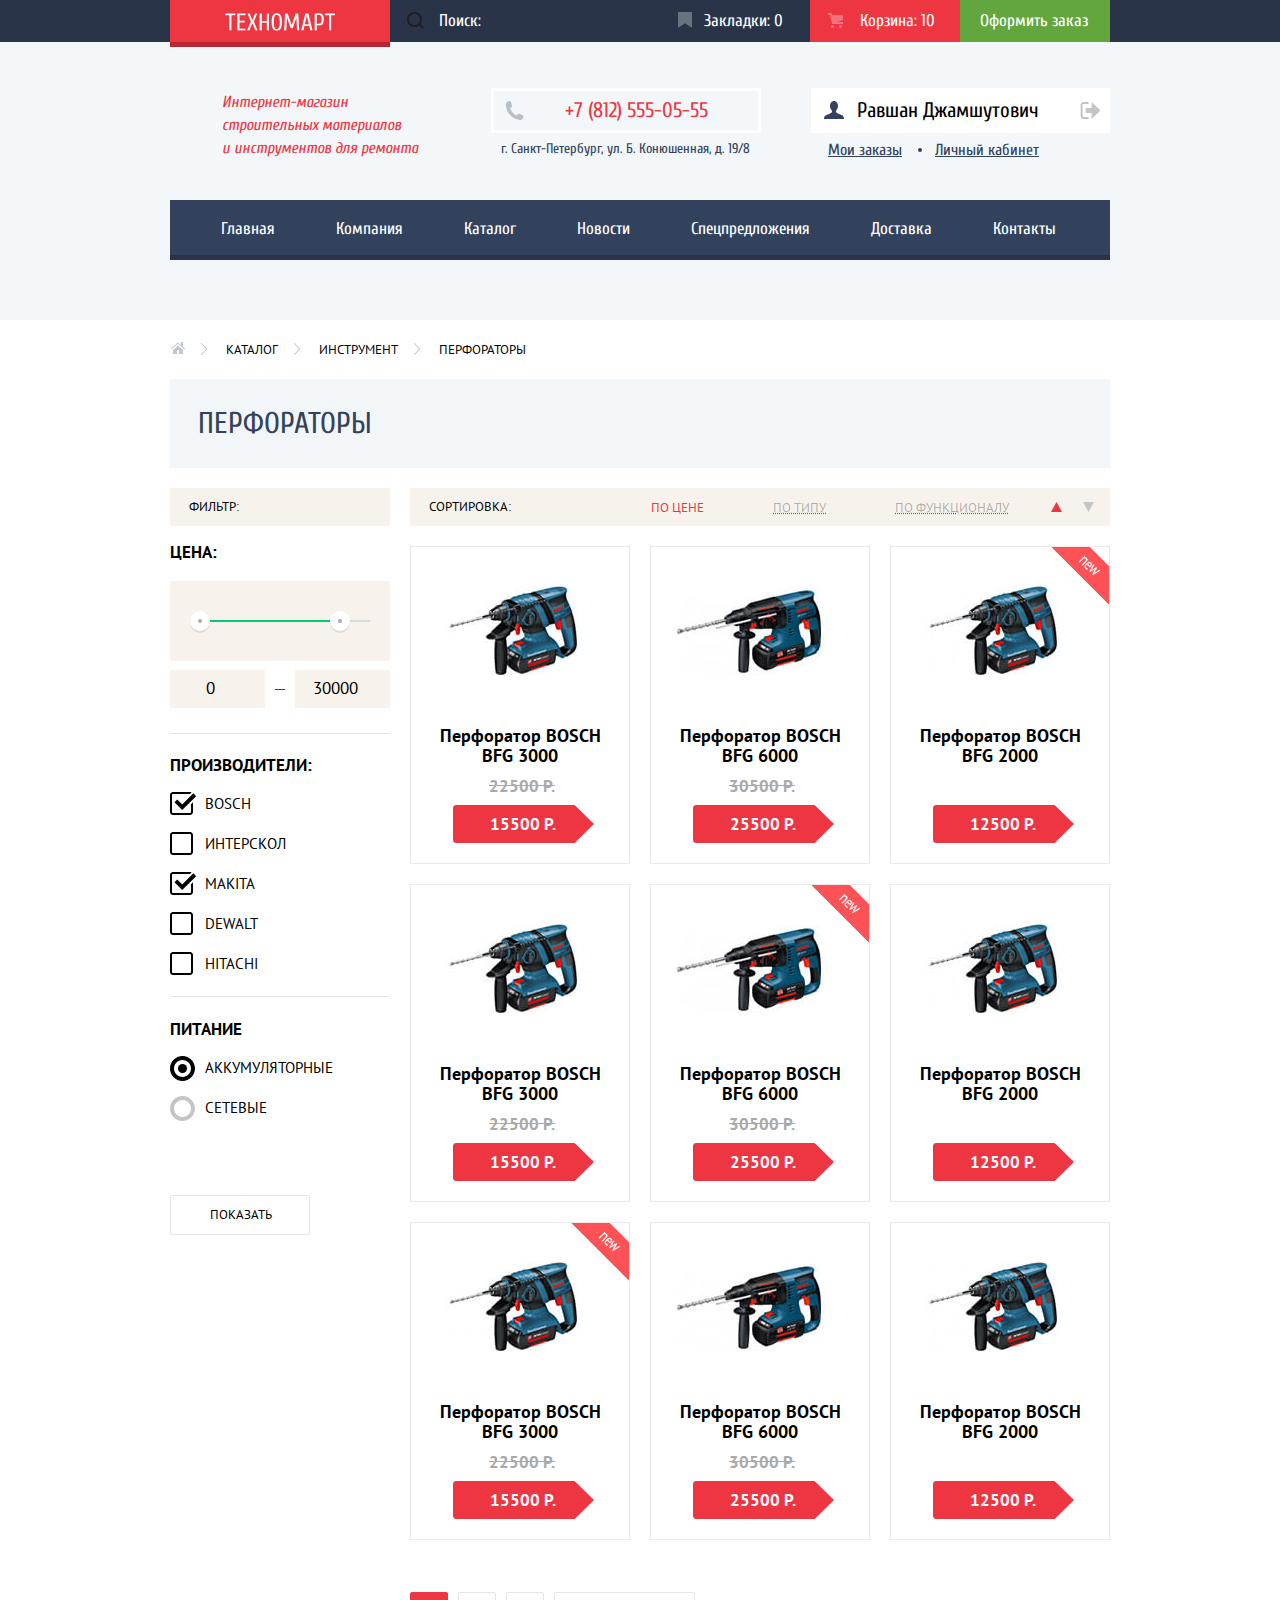
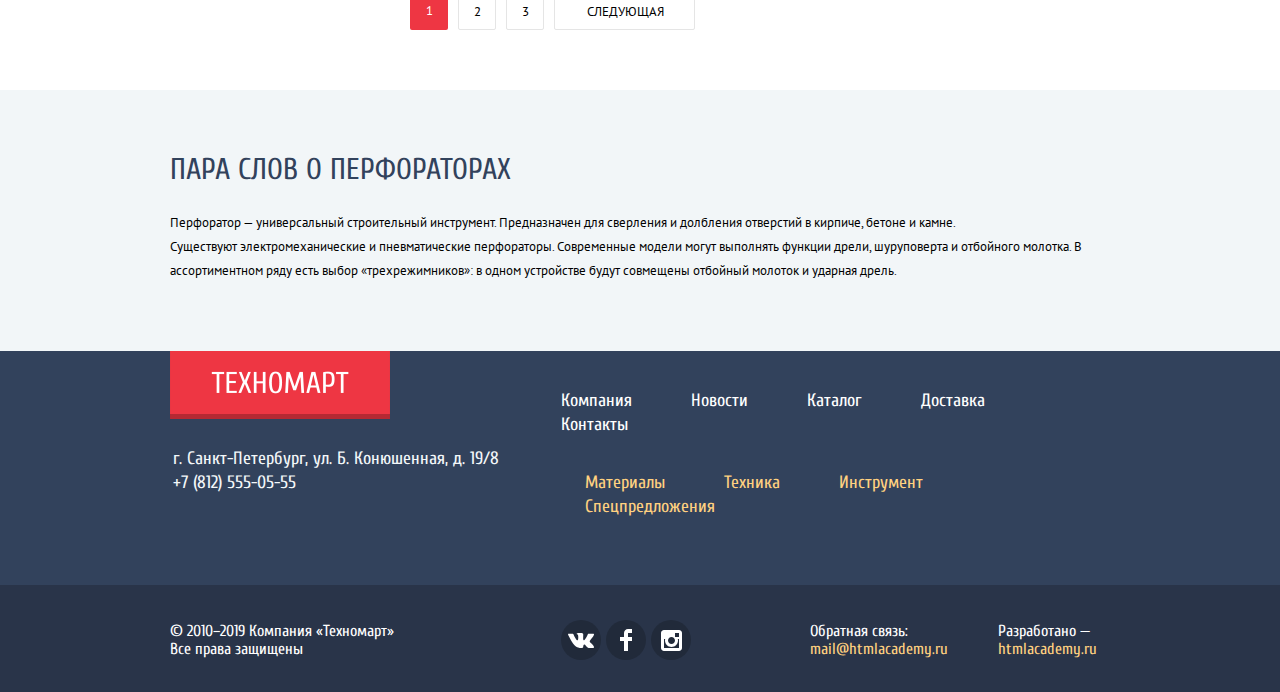
==== commit 81f00c9a: "Testing completed in IE11, Edge, Chrome, Firefox. Bug fixed." ====
--- a/catalog.html
+++ b/catalog.html
@@ -2,6 +2,7 @@
 <html lang="ru">
   <head>
     <meta charset="utf-8">
+    <meta name="format-detection" content="telephone=no"/>
     <title>Каталог Техномарта</title>
     <link href="https://fonts.googleapis.com/css?family=Cuprum:400,400i,700%7CPT+Sans:400,700&display=swap&subset=cyrillic" rel="stylesheet">
     <link href="css/normalize.css" rel="stylesheet">
--- a/css/style.css
+++ b/css/style.css
@@ -1,5 +1,6 @@
 html {
-  box-sizing: border-box;
+  -webkit-box-sizing: border-box;
+          box-sizing: border-box;
 }
 
 body {
@@ -18,7 +19,8 @@
 *,
 *::before,
 *::after {
-  box-sizing: inherit;
+  -webkit-box-sizing: inherit;
+          box-sizing: inherit;
 }
 
 a {
@@ -27,10 +29,10 @@
   outline: none;
 }
 
-img {
+/* img {
   max-width: 100%;
   height: auto;
-}
+} */
 
 .container {
   width: 960px;
@@ -51,7 +53,9 @@
 
   white-space: nowrap;
 
-  clip-path: inset(100%);
+  -webkit-clip-path: inset(100%);
+
+          clip-path: inset(100%);
   clip: rect(0 0 0 0);
   overflow: hidden;
 }
@@ -85,9 +89,15 @@
 }
 
 .main-header-top {
-  display: flex;
-  justify-content: space-between;
-  align-items: center;
+  display: -webkit-box;
+  display: -ms-flexbox;
+  display: flex;
+  -webkit-box-pack: justify;
+      -ms-flex-pack: justify;
+          justify-content: space-between;
+  -webkit-box-align: center;
+      -ms-flex-align: center;
+          align-items: center;
 
   color: #ffffff;
   line-height: 18px;
@@ -115,10 +125,14 @@
 }
 
 .header-top-left {
+  display: -webkit-box;
+  display: -ms-flexbox;
   display: flex;
 }
 
 .header-top-right {
+  display: -webkit-box;
+  display: -ms-flexbox;
   display: flex;
 }
 
@@ -140,7 +154,7 @@
   height: 47px;
 
   background-image: url("../img/logo-top.png");
-  background-position: center;
+  background-position: center;  
 }
 
 .header-logo:hover,
@@ -153,6 +167,8 @@
 }
 
 .header-top-right a {
+  display: -webkit-inline-box;
+  display: -ms-inline-flexbox;
   display: inline-flex;
   min-width: 150px;
   padding-top: 12px;
@@ -209,9 +225,14 @@
 }
 
 .main-header-middle {
-  display: flex;
-  flex-wrap: wrap;
-  justify-content: space-between;
+  display: -webkit-box;
+  display: -ms-flexbox;
+  display: flex;
+  -ms-flex-wrap: wrap;
+      flex-wrap: wrap;
+  -webkit-box-pack: justify;
+      -ms-flex-pack: justify;
+          justify-content: space-between;
   padding-top: 46px;
   padding-bottom: 39px;
 }
@@ -248,6 +269,12 @@
 .user-account a:hover,
 .user-account a:focus {
   color: #ee3643;
+
+  -webkit-transition: color 0.5s ease;
+
+  -o-transition: color 0.5s ease;
+
+  transition: color 0.5s ease;
 }
 
 .user-account a:active {
@@ -255,6 +282,8 @@
 }
 
 .account-management {
+  display: -webkit-box;
+  display: -ms-flexbox;
   display: flex;
   padding-top: 12px;
   padding-bottom: 12px;
@@ -264,7 +293,7 @@
   background-color: #ffffff;
 }
 
-.account-exit-icon {
+a.account-exit-icon {
   display: block;
   width: 20px;
   height: 20px;
@@ -274,12 +303,21 @@
   background-position: center;
 }
 
-.account-exit-icon:hover,
-.account-exit-icon:focus {
+a.account-exit-icon:hover,
+a.account-exit-icon:focus {
   background-image: url("../img/icon-logout-hover.svg");
-}
-
-.account-exit-icon:active {
+
+  -webkit-transition-property: background-image;
+
+  -o-transition-property: background-image;
+
+  transition-property: background-image;
+  -webkit-transition-duration: 0.5s;
+       -o-transition-duration: 0.5s;
+          transition-duration: 0.5s;  
+}
+
+a.account-exit-icon:active {
   background-image: url("../img/icon-logout.svg");
 }
 
@@ -313,6 +351,12 @@
 a.username:hover,
 a.username:focus {
   color: #000000;
+
+  -webkit-transition: color 0.5s ease;
+
+  -o-transition: color 0.5s ease;
+
+  transition: color 0.5s ease;
 }
 
 a.username:active {
@@ -321,7 +365,13 @@
 
 a.username:hover::before,
 a.username:focus::before {
-  background-image: url("../img/icon-user-hover.svg")
+  background-image: url("../img/icon-user-hover.svg");
+
+  -webkit-transition: background-image 0.5s ease;
+
+  -o-transition: background-image 0.5s ease;
+
+  transition: background-image 0.5s ease;
 }
 
 a.username:active::before {
@@ -416,11 +466,19 @@
   vertical-align: middle;
 
   background-color: #ee3643;
+
+  cursor: pointer;
 }
 
 .button:hover,
 .button:focus {
   background-color: #ca2c37;
+
+  -webkit-transition: all 0.5s ease;
+
+  -o-transition: all 0.5s ease;
+
+  transition: all 0.5s ease;
 }
 
 .button:active {
@@ -448,13 +506,21 @@
 }
 
 .user-authorization {
-  display: flex;
-  justify-content: flex-end;
-  align-items: flex-start;
+  display: -webkit-box;
+  display: -ms-flexbox;
+  display: flex;
+  -webkit-box-pack: end;
+      -ms-flex-pack: end;
+          justify-content: flex-end;
+  -webkit-box-align: start;
+      -ms-flex-align: start;
+          align-items: flex-start;
   width: 300px;
 }
 
 .authorization-button {
+  display: -webkit-inline-box;
+  display: -ms-inline-flexbox;
   display: inline-flex;
   padding-top: 12px;
   padding-bottom: 12px;
@@ -474,6 +540,12 @@
   color: #ee3643;
 
   background-color: #ffffff;
+
+  -webkit-transition: color 0.7s ease;
+
+  -o-transition: color 0.7s ease;
+
+  transition: color 0.7s ease;
 }
 
 .authorization-button:active {
@@ -507,6 +579,12 @@
 .sign-in-button:hover::before,
 .sign-in-button:focus::before {
   background-image: url("../img/icon-login-hover.svg");
+
+  -webkit-transition: background-image 0.7s ease;
+
+  -o-transition: background-image 0.7s ease;
+
+  transition: background-image 0.7s ease;
 }
 
 .sign-up-button {
@@ -516,12 +594,19 @@
 }
 
 .site-navigation {
-  display: flex;
-  flex-wrap: wrap;
+  display: -webkit-box;
+  display: -ms-flexbox;
+  display: flex;
+  -ms-flex-wrap: nowrap;
+      flex-wrap: wrap;
+
+  padding: 0 20px;
 
   background-color: #32425c;
 
-  box-shadow: inset 0px -5px 0 0 #293449;
+  -webkit-box-shadow: inset 0px -5px 0 0 #293449;
+
+          box-shadow: inset 0px -5px 0 0 #293449;
 }
 
 .site-navigation-item a {
@@ -531,14 +616,6 @@
   padding-left: 31px;
 
   vertical-align: middle;
-}
-
-.site-navigation-item:first-child a {
-  padding-left: 51px;
-}
-
-.site-navigation-item:last-child a {
-  padding-right: 55px;
 }
 
 .site-navigation a:hover,
@@ -592,6 +669,8 @@
   color: #ffffff;
 
   text-indent: 0px;   
+  -webkit-transition: text-indent 0.3s ease;   
+  -o-transition: text-indent 0.3s ease;   
   transition: text-indent 0.3s ease;
 }
 
@@ -601,6 +680,8 @@
   color: #ffffff;
 
   text-indent: 0px;   
+  -webkit-transition: text-indent 0.3s ease;   
+  -o-transition: text-indent 0.3s ease;   
   transition: text-indent 0.3s ease;
 }
 
@@ -610,6 +691,8 @@
   color: #ffffff;
 
   text-indent: 0px;   
+  -webkit-transition: text-indent 0.3s ease;   
+  -o-transition: text-indent 0.3s ease;   
   transition: text-indent 0.3s ease;
 }
 
@@ -619,6 +702,8 @@
   color: #ffffff;
 
   text-indent: 0px;   
+  -webkit-transition: text-indent 0.3s ease;   
+  -o-transition: text-indent 0.3s ease;   
   transition: text-indent 0.3s ease;
 }
 
@@ -626,6 +711,8 @@
   color: #000000;
 
   text-indent: 500px;   
+  -webkit-transition: text-indent 0.3s ease;   
+  -o-transition: text-indent 0.3s ease;   
   transition: text-indent 0.3s ease;
 }
 
@@ -633,6 +720,8 @@
   color: #000000;
 
   text-indent: 500px;   
+  -webkit-transition: text-indent 0.3s ease;   
+  -o-transition: text-indent 0.3s ease;   
   transition: text-indent 0.3s ease;
 }
 
@@ -640,6 +729,8 @@
   color: #000000;
 
   text-indent: 500px;   
+  -webkit-transition: text-indent 0.3s ease;   
+  -o-transition: text-indent 0.3s ease;   
   transition: text-indent 0.3s ease;
 }
 
@@ -647,6 +738,8 @@
   color: #000000;
 
   text-indent: 500px;   
+  -webkit-transition: text-indent 0.3s ease;   
+  -o-transition: text-indent 0.3s ease;   
   transition: text-indent 0.3s ease;
 }
 
@@ -664,9 +757,14 @@
 }
 
 .offers {
-  display: flex;
-  justify-content: space-between;
-  flex-wrap: wrap;
+  display: -webkit-box;
+  display: -ms-flexbox;
+  display: flex;
+  -webkit-box-pack: justify;
+      -ms-flex-pack: justify;
+          justify-content: space-between;
+  -ms-flex-wrap: wrap;
+      flex-wrap: wrap;
   margin-bottom: 33px;
 }
 
@@ -720,6 +818,12 @@
 .offers-item-button:hover,
 .offers-item-button:focus {
   background-color: rgba(0, 0, 0, 0.2);
+
+  -webkit-transition: all 0.3s ease-in-out;
+
+  -o-transition: all 0.3s ease-in-out;
+
+  transition: all 0.3s ease-in-out;
 }
 
 .offers-item-button:active {
@@ -831,7 +935,11 @@
 
   background-image: url("../img/slider-arrow-icon.svg");
 
-  transform: rotate(180deg);
+  -webkit-transform: rotate(180deg);
+
+      -ms-transform: rotate(180deg);
+
+          transform: rotate(180deg);
 }
 
 .slider-arrow:hover,
@@ -895,9 +1003,15 @@
 
 .popular-products-header,
 .popular-brands-header {
-  display: flex;
-  justify-content: space-between;
-  align-items: center;
+  display: -webkit-box;
+  display: -ms-flexbox;
+  display: flex;
+  -webkit-box-pack: justify;
+      -ms-flex-pack: justify;
+          justify-content: space-between;
+  -webkit-box-align: center;
+      -ms-flex-align: center;
+          align-items: center;
   padding: 24px;
   margin-bottom: 20px;
 
@@ -931,9 +1045,14 @@
 }
 
 .catalog-list {
-  display: flex;
-  align-items: flex-start;
-  flex-wrap: wrap;
+  display: -webkit-box;
+  display: -ms-flexbox;
+  display: flex;
+  -webkit-box-align: start;
+      -ms-flex-align: start;
+          align-items: flex-start;
+  -ms-flex-wrap: wrap;
+      flex-wrap: wrap;
 }
 
 .catalog-list-item {
@@ -948,6 +1067,7 @@
   border: solid 1px rgb(234, 234, 234);
 
   text-align: center;
+  overflow: hidden;
 }
 
 .catalog .catalog-list-item:nth-child(3n) {
@@ -960,7 +1080,8 @@
 
 .catalog-list-item:hover,
 .catalog-list-item:focus {
-  box-shadow: 0px 5px 12.5px 0 rgba(41, 52, 73, 0.5);
+  -webkit-box-shadow: 0px 5px 12.5px 0 rgba(41, 52, 73, 0.5);
+          box-shadow: 0px 5px 12.5px 0 rgba(41, 52, 73, 0.5);
   outline: none;
 }
 
@@ -1035,10 +1156,17 @@
 .catalog-item-buttons {
   position: absolute;
   top: 0;
-  left: 0;
-
-  display: none;
-  flex-direction: column;
+  left: -218px;
+
+  display: -webkit-box;
+
+  display: -ms-flexbox;
+
+  display: flex;
+  -webkit-box-orient: vertical;
+  -webkit-box-direction: normal;
+      -ms-flex-direction: column;
+          flex-direction: column;
   width: 218px;
   height: 158px;
   padding-top: 43px;
@@ -1057,10 +1185,57 @@
   border-radius: 3px;
 }
 
+.catalog-list-item:focus-within .catalog-item-buttons {
+  display: -webkit-box;
+  display: -ms-flexbox;
+  display: flex;
+  z-index: 1;
+
+  -webkit-transform: translateX(100%);
+
+      -ms-transform: translateX(100%);
+
+          transform: translateX(100%);
+
+  -webkit-transition-property: -webkit-transform;
+
+  transition-property: -webkit-transform;
+
+  -o-transition-property: transform;
+
+  transition-property: transform;
+
+  transition-property: transform, -webkit-transform;
+  -webkit-transition-duration: 0.4s;
+       -o-transition-duration: 0.4s;
+          transition-duration: 0.4s; 
+}
+
 .catalog-list-item:hover .catalog-item-buttons,
-.catalog-list-item:focus .catalog-item-buttons,
-.catalog-list-item:focus-within .catalog-item-buttons {
-  display: flex;
+.catalog-list-item:focus .catalog-item-buttons {
+  display: -webkit-box;
+  display: -ms-flexbox;
+  display: flex;
+  z-index: 1;
+
+  -webkit-transform: translateX(100%);
+
+      -ms-transform: translateX(100%);
+
+          transform: translateX(100%);
+
+  -webkit-transition-property: -webkit-transform;
+
+  transition-property: -webkit-transform;
+
+  -o-transition-property: transform;
+
+  transition-property: transform;
+
+  transition-property: transform, -webkit-transform;
+  -webkit-transition-duration: 0.4s;
+       -o-transition-duration: 0.4s;
+          transition-duration: 0.4s; 
 }
 
 .catalog-list-item .buy-item-button {
@@ -1068,7 +1243,9 @@
   padding-top: 11px;
   padding-bottom: 9px;
 
-  box-shadow: inset 0px -3px 0 0 rgb(54, 115, 21);
+  -webkit-box-shadow: inset 0px -3px 0 0 rgb(54, 115, 21);
+
+          box-shadow: inset 0px -3px 0 0 rgb(54, 115, 21);
   background-color: #63a63e;
   background-image: url("../img/icon-cart-default.svg");
   background-repeat: no-repeat;
@@ -1083,7 +1260,8 @@
 }
 
 .catalog-list-item .buy-item-button:active {
-  box-shadow: none;
+  -webkit-box-shadow: none;
+          box-shadow: none;
   background-color: #518534;
   background-image: url("../img/icon-cart.svg");
   outline: none;
@@ -1122,9 +1300,14 @@
 }
 
 .popular-brands-list {
-  display: flex;
-  justify-content: space-between;
-  flex-wrap: wrap;
+  display: -webkit-box;
+  display: -ms-flexbox;
+  display: flex;
+  -webkit-box-pack: justify;
+      -ms-flex-pack: justify;
+          justify-content: space-between;
+  -ms-flex-wrap: wrap;
+      flex-wrap: wrap;
 }
 
 .popular-brands-item {
@@ -1133,6 +1316,8 @@
 }
 
 .popular-brands-item a {
+  display: -webkit-box;
+  display: -ms-flexbox;
   display: flex;
   width: 219px;
   height: 145px;
@@ -1148,7 +1333,8 @@
 
 .popular-brands-item a:hover,
 .popular-brands-item a:focus {
-  box-shadow: 0px 5px 12.5px 0 rgba(41, 52, 73, 0.5);
+  -webkit-box-shadow: 0px 5px 12.5px 0 rgba(41, 52, 73, 0.5);
+          box-shadow: 0px 5px 12.5px 0 rgba(41, 52, 73, 0.5);
 }
 
 .popular-brands-item a:active {
@@ -1174,15 +1360,24 @@
 }
 
 .service-content-wrapper {
-  display: flex;
-  justify-content: space-between;
+  display: -webkit-box;
+  display: -ms-flexbox;
+  display: flex;
+  -webkit-box-pack: justify;
+      -ms-flex-pack: justify;
+          justify-content: space-between;
   margin-bottom: 0;
 }
 
 .service-slider {
   position: relative;
-  display: flex;
-  flex-direction: column;
+  display: -webkit-box;
+  display: -ms-flexbox;
+  display: flex;
+  -webkit-box-orient: vertical;
+  -webkit-box-direction: normal;
+      -ms-flex-direction: column;
+          flex-direction: column;
   width: 240px;
   margin-top: 3px;
 }
@@ -1213,48 +1408,57 @@
   color: #ffffff;
 
   background-color: #32425c;
-  box-shadow: 0px 1px 0 0 rgb(41, 52, 73), inset 0px 1px 0 0 rgb(64, 80, 105);
+  -webkit-box-shadow: 0px 1px 0 0 rgb(41, 52, 73), inset 0px 1px 0 0 rgb(64, 80, 105);
+          box-shadow: 0px 1px 0 0 rgb(41, 52, 73), inset 0px 1px 0 0 rgb(64, 80, 105);
 
   cursor: pointer;
 }
 
 .service-slider label:first-child {
-  box-shadow: 0px 1px 0 0 rgb(41, 52, 73);
+  -webkit-box-shadow: 0px 1px 0 0 rgb(41, 52, 73);
+          box-shadow: 0px 1px 0 0 rgb(41, 52, 73);
 }
 
 .service-slider label:last-child {
-  box-shadow: inset 0px 1px 0 0 rgb(64, 80, 105);
+  -webkit-box-shadow: inset 0px 1px 0 0 rgb(64, 80, 105);
+          box-shadow: inset 0px 1px 0 0 rgb(64, 80, 105);
 }
 
 .service-slider label:hover,
 .service-slider label:focus {
   background-color: #293449;
-  box-shadow: 0px 1px 0 0 rgb(41, 52, 73), inset 0px 1px 0 0 rgb(64, 80, 105);
+  -webkit-box-shadow: 0px 1px 0 0 rgb(41, 52, 73), inset 0px 1px 0 0 rgb(64, 80, 105);
+          box-shadow: 0px 1px 0 0 rgb(41, 52, 73), inset 0px 1px 0 0 rgb(64, 80, 105);
   outline: none;
 }
 
 .service-slider label:first-child:hover {
-  box-shadow: 0px 1px 0 0 rgb(41, 52, 73);
+  -webkit-box-shadow: 0px 1px 0 0 rgb(41, 52, 73);
+          box-shadow: 0px 1px 0 0 rgb(41, 52, 73);
 }
 
 .service-slider label:last-child:hover {
-  box-shadow: inset 0px 1px 0 0 rgb(64, 80, 105);
+  -webkit-box-shadow: inset 0px 1px 0 0 rgb(64, 80, 105);
+          box-shadow: inset 0px 1px 0 0 rgb(64, 80, 105);
 }
 
 .service-slider label:active {
   color: #32425c;
 
   background-color: #ffffff;
-  box-shadow: 0px 1px 0 0 rgb(255, 255, 255), inset 0px 1px 0 0 rgb(255, 255, 255);
+  -webkit-box-shadow: 0px 1px 0 0 rgb(255, 255, 255), inset 0px 1px 0 0 rgb(255, 255, 255);
+          box-shadow: 0px 1px 0 0 rgb(255, 255, 255), inset 0px 1px 0 0 rgb(255, 255, 255);
   outline: none;
 }
 
 .service-slider label:first-child:active {
-  box-shadow: 0px 1px 0 0 rgb(255, 255, 255);
+  -webkit-box-shadow: 0px 1px 0 0 rgb(255, 255, 255);
+          box-shadow: 0px 1px 0 0 rgb(255, 255, 255);
 }
 
 .service-slider label:last-child:active {
-  box-shadow: inset 0px 1px 0 0 rgb(255, 255, 255);
+  -webkit-box-shadow: inset 0px 1px 0 0 rgb(255, 255, 255);
+          box-shadow: inset 0px 1px 0 0 rgb(255, 255, 255);
 }
 
 .service-list {
@@ -1349,8 +1553,12 @@
 }
 
 .company-information {
-  display: flex;
-  justify-content: space-between;
+  display: -webkit-box;
+  display: -ms-flexbox;
+  display: flex;
+  -webkit-box-pack: justify;
+      -ms-flex-pack: justify;
+          justify-content: space-between;
   padding-top: 79px;
   padding-bottom: 86px;
 }
@@ -1435,7 +1643,9 @@
 
 .company-contacts a:first-of-type:hover img,
 .company-contacts a:first-of-type:focus img {  
-  transform: scale(1.05);
+  -webkit-transform: scale(1.05);  
+      -ms-transform: scale(1.05);  
+          transform: scale(1.05);
 }
 
 .company-contacts .button {
@@ -1457,8 +1667,12 @@
 }
 
 .main-footer-top {
-  display: flex;
-  justify-content: space-between;
+  display: -webkit-box;
+  display: -ms-flexbox;
+  display: flex;
+  -webkit-box-pack: justify;
+      -ms-flex-pack: justify;
+          justify-content: space-between;
   padding-bottom: 28px;
 
   font-size: 18px;
@@ -1471,19 +1685,27 @@
 }
 
 .main-footer-navigation {
-  display: flex;
-  flex-direction: column;
+  display: -webkit-box;
+  display: -ms-flexbox;
+  display: flex;
+  -webkit-box-orient: vertical;
+  -webkit-box-direction: normal;
+      -ms-flex-direction: column;
+          flex-direction: column;
   margin: 25px;
   margin-right: 0;
 }
 
 .footer-navigation-top {
-  display: flex;
-  flex-wrap: wrap;
+  display: -webkit-box;
+  display: -ms-flexbox;
+  display: flex;
+  -ms-flex-wrap: wrap;
+      flex-wrap: wrap;
   width: 550px;
   padding-top: 13px;
   padding-bottom: 13px;
-  padding-left: 2px;
+  padding-left: 1px;
 }
 
 .footer-navigation-top li:not(:nth-child(5n)):not(:last-child) {
@@ -1495,8 +1717,11 @@
 }
 
 .footer-navigation-bottom {
-  display: flex;
-  flex-wrap: wrap;
+  display: -webkit-box;
+  display: -ms-flexbox;
+  display: flex;
+  -ms-flex-wrap: wrap;
+      flex-wrap: wrap;
   width: 550px;
   padding-top: 21px;
   padding-bottom: 13px;
@@ -1519,8 +1744,12 @@
 }
 
 .main-footer-bottom {
-  display: flex;
-  justify-content: space-between;
+  display: -webkit-box;
+  display: -ms-flexbox;
+  display: flex;
+  -webkit-box-pack: justify;
+      -ms-flex-pack: justify;
+          justify-content: space-between;
   padding-top: 21px;
   padding-bottom: 18px;
 
@@ -1555,8 +1784,11 @@
 }
 
 .social-link-list {
-  display: flex;
-  flex-wrap: wrap;
+  display: -webkit-box;
+  display: -ms-flexbox;
+  display: flex;
+  -ms-flex-wrap: wrap;
+      flex-wrap: wrap;
   width: 300px;
   padding: 14px 71px;
 }
@@ -1602,9 +1834,17 @@
 .social-link-item a:focus,
 .social-link-item a:active {
   background-color: #ee3643;
+
+  -webkit-transition: background-color 0.6s ease;
+
+  -o-transition: background-color 0.6s ease;
+
+  transition: background-color 0.6s ease;
 }
 
 .developer-links {
+  display: -webkit-box;
+  display: -ms-flexbox;
   display: flex;
   width: 300px;
 }
@@ -1641,7 +1881,9 @@
 
 .close-button:hover,
 .close-button:focus {
-  transform: scale(1.1);
+  -webkit-transform: scale(1.1);
+      -ms-transform: scale(1.1);
+          transform: scale(1.1);
 
   outline: none;
 }
@@ -1649,6 +1891,7 @@
 .modal-map {
   top: 151px;
   left: 50%;
+  z-index: 1000;
 
   display: none;
   width: 970px;
@@ -1677,7 +1920,8 @@
   border-top: 7px solid #ff5257;
 
   background-color: #ffffff;
-  box-shadow: 0px 20px 40px 0 rgba(0, 0, 0, 0.75);
+  -webkit-box-shadow: 0px 20px 40px 0 rgba(0, 0, 0, 0.75);
+          box-shadow: 0px 20px 40px 0 rgba(0, 0, 0, 0.75);
 }
 
 .modal-close-button {
@@ -1688,9 +1932,14 @@
 }
 
 .modal-form {
-  display: flex;
-  justify-content: space-between;
-  flex-wrap: wrap;
+  display: -webkit-box;
+  display: -ms-flexbox;
+  display: flex;
+  -webkit-box-pack: justify;
+      -ms-flex-pack: justify;
+          justify-content: space-between;
+  -ms-flex-wrap: wrap;
+      flex-wrap: wrap;
 }
 
 .modal-form p {
@@ -1805,8 +2054,11 @@
 }
 
 .breadcrumbs {
-  display: flex;
-  flex-wrap: wrap;
+  display: -webkit-box;
+  display: -ms-flexbox;
+  display: flex;
+  -ms-flex-wrap: wrap;
+      flex-wrap: wrap;
   margin-bottom: 20px;
 }
 
@@ -1860,6 +2112,8 @@
 }
 
 .catalog-content-container {
+  display: -webkit-box;
+  display: -ms-flexbox;
   display: flex;
   margin-top: 9px;
 }
@@ -1943,7 +2197,8 @@
   vertical-align: top;
 
   background-color: #ababab;
-  box-shadow: 0 2px 0 0 #e0ddd8;
+  -webkit-box-shadow: 0 2px 0 0 #e0ddd8;
+          box-shadow: 0 2px 0 0 #e0ddd8;
 }
 
 .price-toggle-left {
@@ -1960,14 +2215,24 @@
 .price-toggle:focus {
   outline: none;
 
-  transform: scale(1.2);  
+  -webkit-transform: scale(1.2);
+
+      -ms-transform: scale(1.2);
+
+          transform: scale(1.2);  
 }
 
 .price-field-block {
   position: relative;
 
-  display: flex;
-  justify-content: space-between;
+  display: -webkit-box;
+
+  display: -ms-flexbox;
+
+  display: flex;
+  -webkit-box-pack: justify;
+      -ms-flex-pack: justify;
+          justify-content: space-between;
   margin-top: 9px;
   margin-bottom: 42px;
 }
@@ -2007,9 +2272,6 @@
 .power-supply-filter {
   position: relative;
 
-  display: flex;
-  flex-direction: column;
-  flex-wrap: wrap;
   margin: 0;
   padding: 0;
   border: none;
@@ -2023,24 +2285,33 @@
   margin-bottom: 57px;
 }
 
-.brands-filter::before,
-.power-supply-filter::before {
+.filter-form {
+  position: relative;
+}
+
+.filter-form::before,
+.filter-form::after {
   content: "";
 
   position: absolute;
-  top: -17px;
+  top: 196px;
   left: 0;
 
   width: 220px;
   height: 1px;
 
   background-color: #e5e5e5;
+}
+
+.filter-form::after {
+  top: 459px; 
 }
 
 .brands-filter label,
 .power-supply-filter label {
   position: relative;
 
+  display: block;
   margin-bottom: 20px;
   padding-left: 35px;
   padding-right: 35px;
@@ -2050,7 +2321,13 @@
   line-height: 20px;
   text-transform: uppercase;
 
-  user-select: none;
+  -webkit-user-select: none;
+
+     -moz-user-select: none;
+
+      -ms-user-select: none;
+
+          user-select: none;
 }
 
 .brands-filter label::before,
@@ -2172,7 +2449,6 @@
 input[type="radio"]:checked:disabled + label::before {
   background-image: url("../img/radio-on-hover.svg");
 }
-
 
 .submit-button {
   display: inline-block;
@@ -2195,6 +2471,14 @@
 .submit-button:focus,
 .submit-button:hover {
   border-color: #bdc6ca;
+
+  cursor: pointer;
+
+  -webkit-transition: border-color 0.5s ease;
+
+  -o-transition: border-color 0.5s ease;
+
+  transition: border-color 0.5s ease;
 }
 
 .submit-button:active {
@@ -2203,8 +2487,11 @@
 }
 
 .sorting {
-  display: flex;
-  flex-wrap: wrap;
+  display: -webkit-box;
+  display: -ms-flexbox;
+  display: flex;
+  -ms-flex-wrap: wrap;
+      flex-wrap: wrap;
   margin-bottom: 20px;
   padding-top: 10px;
   padding-bottom: 9px;
@@ -2227,9 +2514,14 @@
 }
 
 .sorting-list {
-  display: flex;
-  align-items: center;
-  flex-wrap: wrap;
+  display: -webkit-box;
+  display: -ms-flexbox;
+  display: flex;
+  -webkit-box-align: center;
+      -ms-flex-align: center;
+          align-items: center;
+  -ms-flex-wrap: wrap;
+      flex-wrap: wrap;
   width: 400px;
 }
 
@@ -2244,14 +2536,17 @@
   color: rgba(0, 0, 0, 0.3);
   text-transform: uppercase;
   text-decoration: underline;
-  text-decoration-style: dotted;
-  text-decoration-color: #ee3643;
+  -webkit-text-decoration-style: dotted;
+          text-decoration-style: dotted;
+  -webkit-text-decoration-color: #ee3643;
+          text-decoration-color: #ee3643;
 }
 
 .sorting-link:hover,
 .sorting-link:focus {
   color: rgba(0, 0, 0, 1);
-  text-decoration-style: solid;
+  -webkit-text-decoration-style: solid;
+          text-decoration-style: solid;
 }
 
 .sorting-link-active,
@@ -2299,6 +2594,8 @@
 }
 
 .pagination-list {
+  display: -webkit-box;
+  display: -ms-flexbox;
   display: flex;
   margin-top: 32px;
 }
@@ -2335,6 +2632,12 @@
 .pagination-item a:hover,
 .pagination-item a:focus {
   border-color: #bdc6ca;
+
+  -webkit-transition: border-color 0.5s ease;
+
+  -o-transition: border-color 0.5s ease;
+
+  transition: border-color 0.5s ease;
 }
 
 .pagination-item a:active {
@@ -2382,7 +2685,8 @@
   border-top: 7px solid #ff5257;
 
   background-color: #ffffff;
-  box-shadow: 0px 20px 40px 0 rgba(0, 0, 0, 0.75);
+  -webkit-box-shadow: 0px 20px 40px 0 rgba(0, 0, 0, 0.75);
+          box-shadow: 0px 20px 40px 0 rgba(0, 0, 0, 0.75);
 }
 
 .modal-confirm span {
@@ -2413,9 +2717,15 @@
 }
 
 .modal-buttons-block {
-  display: flex;
-  justify-content: center;
-  align-items: center;  
+  display: -webkit-box;
+  display: -ms-flexbox;
+  display: flex;
+  -webkit-box-pack: center;
+      -ms-flex-pack: center;
+          justify-content: center;
+  -webkit-box-align: center;
+      -ms-flex-align: center;
+          align-items: center;  
   width: 620px;
   height: 112px;
   background-color: #f1f1f1;
@@ -2458,4 +2768,4 @@
 .continue-shopping-button:active {
   opacity: 0.3;
   background-color: #ffffff;
-}
+}